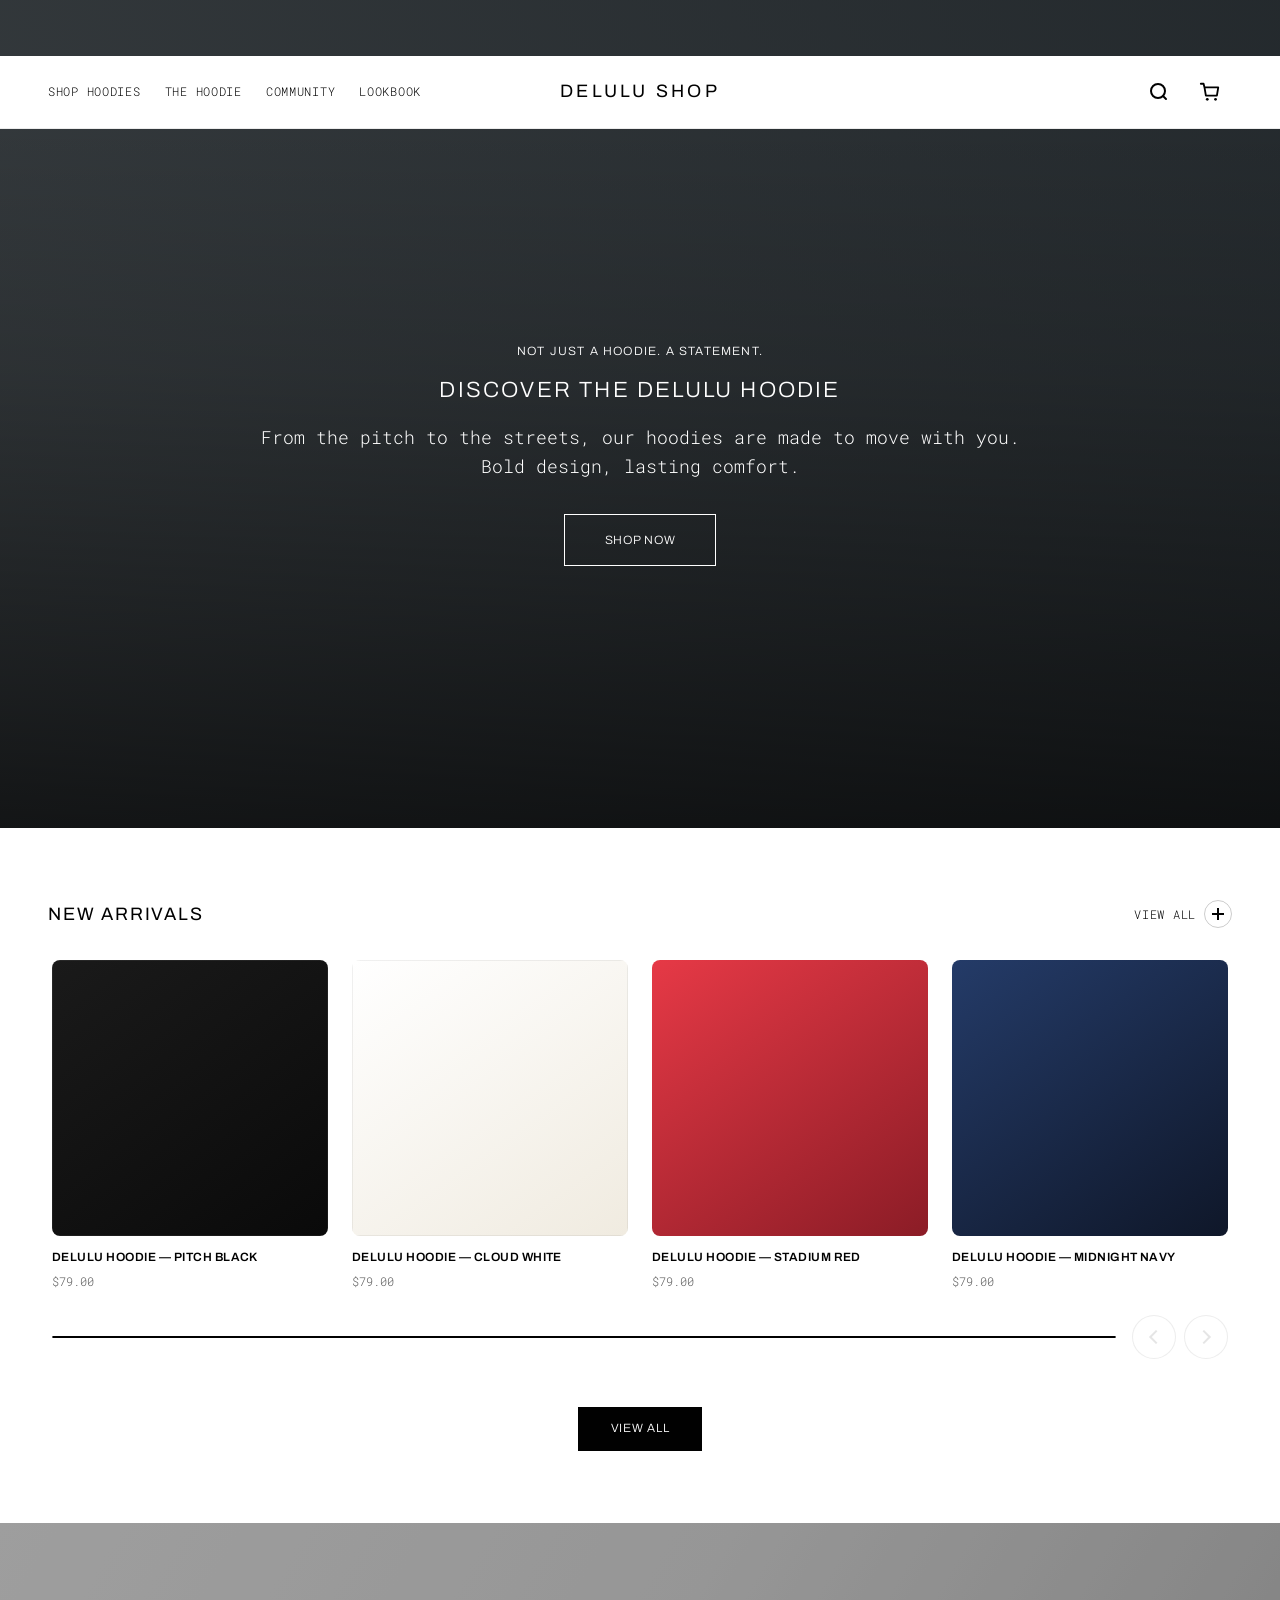
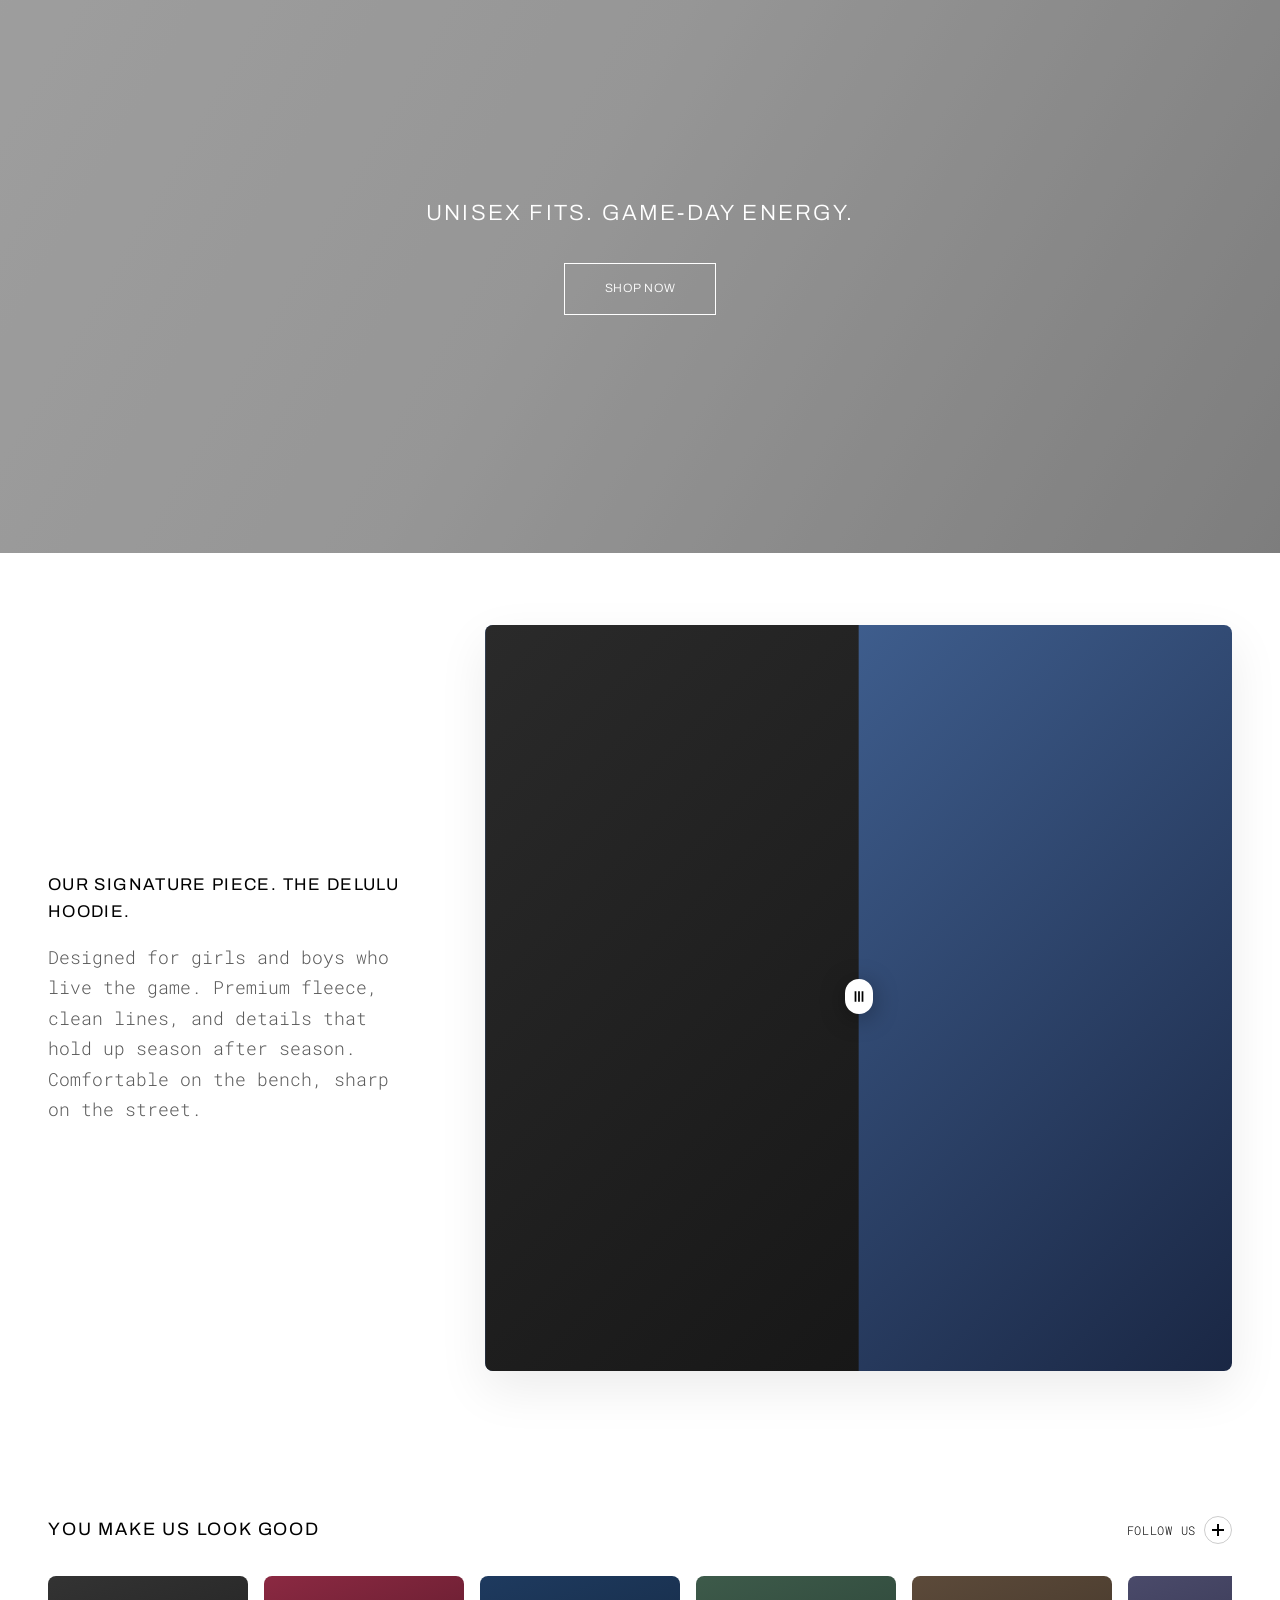
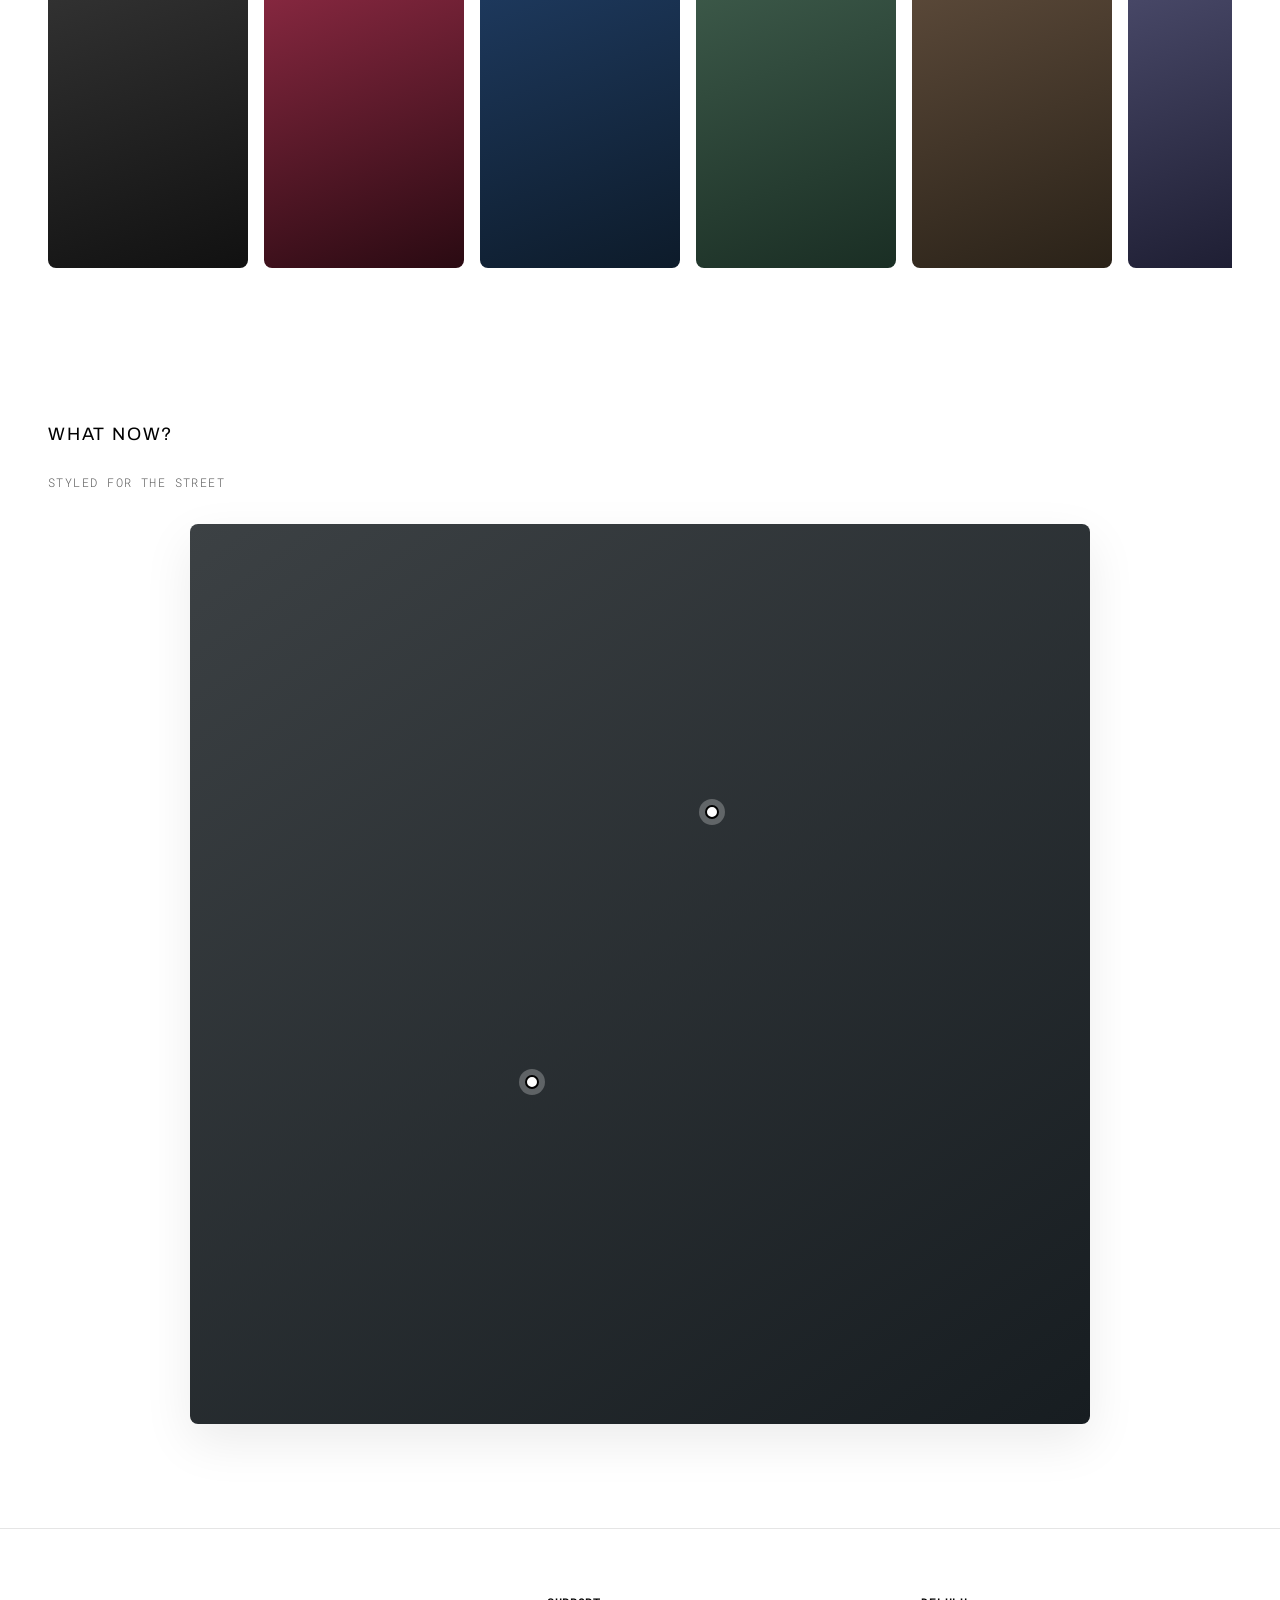
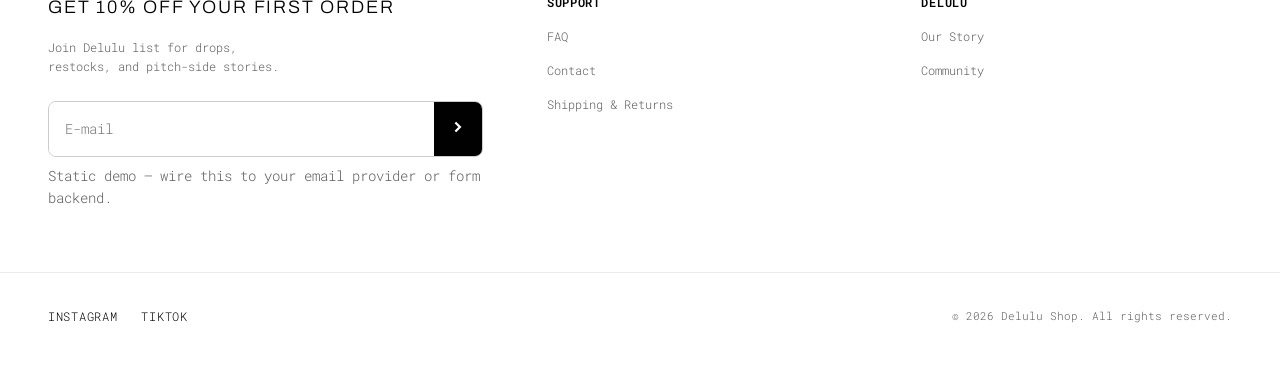
==== index.html @ a74a175c "Add files via upload" ====
<!DOCTYPE html>
<html lang="en">
<head>
  <meta charset="utf-8">
  <meta name="viewport" content="width=device-width, initial-scale=1">
  <meta name="theme-color" content="#ffffff">
  <title>Delulu Shop | Football Hoodies</title>
  <meta name="description" content="Delulu Shop — premium football hoodies for girls and boys. From the pitch to the streets.">
  <link rel="preconnect" href="https://fonts.googleapis.com">
  <link rel="preconnect" href="https://fonts.gstatic.com" crossorigin>
  <link href="https://fonts.googleapis.com/css2?family=Archivo:ital@0;1&family=Roboto+Mono:wght@300;400&display=swap" rel="stylesheet">
  <link rel="stylesheet" href="css/style.css">
</head>
<body>
  <a class="skip-link" href="#main">Skip to content</a>

  <!-- Top bar — matches Hills-style announcement strip -->
  <div class="announcement-bar" data-header-offset>
    <div class="container announcement-bar__inner">
      <p class="text-xs">WORLDWIDE SHIPPING AVAILABLE</p>
    </div>
  </div>

  <header class="site-header" id="site-header" data-header>
    <div class="container header__grid">
      <div class="header__left">
        <button type="button" class="icon-btn lg:hidden" id="nav-open" aria-controls="mobile-nav" aria-expanded="false" aria-label="Open menu">
          <svg width="22" height="22" viewBox="0 0 22 22" fill="none" aria-hidden="true"><path d="M1 5h20M1 11h20M1 17h20" stroke="currentColor" stroke-width="2" stroke-linecap="round"/></svg>
        </button>
        <nav class="nav-desktop" aria-label="Primary">
          <ul class="nav-desktop__list">
            <li><a href="#shop" class="nav-link">Shop Hoodies</a></li>
            <li><a href="#signature" class="nav-link">The Hoodie</a></li>
            <li><a href="#community" class="nav-link">Community</a></li>
            <li><a href="#look" class="nav-link">Lookbook</a></li>
          </ul>
        </nav>
      </div>

      <a href="index.html" class="logo" aria-label="Delulu Shop home">
        <!-- Text logo — swap for wordmark SVG if you have one -->
        <span class="logo__text">DELULU SHOP</span>
      </a>

      <div class="header__right">
        <button type="button" class="icon-btn search-desktop-only" id="search-fake" aria-label="Scroll to shop">
          <svg width="22" height="22" viewBox="0 0 22 22" fill="none" aria-hidden="true"><circle cx="11" cy="10" r="7" stroke="currentColor" stroke-width="2"/><path d="m16 15 3 3" stroke="currentColor" stroke-width="2" stroke-linecap="round"/></svg>
        </button>
        <a href="#shop" class="icon-btn" aria-label="Go to shop">
          <svg width="22" height="22" viewBox="0 0 24 24" fill="none" aria-hidden="true"><path d="M6 7h15l-1.5 9h-12L6 7Zm0 0L5 3H2" stroke="currentColor" stroke-width="2" stroke-linecap="round" stroke-linejoin="round"/><circle cx="9" cy="20" r="1.5" fill="currentColor"/><circle cx="18" cy="20" r="1.5" fill="currentColor"/></svg>
        </a>
      </div>
    </div>
  </header>

  <!-- Mobile drawer -->
  <div class="nav-drawer" id="mobile-nav" hidden>
    <div class="nav-drawer__backdrop" id="nav-backdrop" tabindex="-1"></div>
    <div class="nav-drawer__panel" role="dialog" aria-modal="true" aria-label="Menu">
      <div class="nav-drawer__head">
        <span class="logo__text">DELULU SHOP</span>
        <button type="button" class="icon-btn" id="nav-close" aria-label="Close menu">
          <svg width="22" height="22" viewBox="0 0 24 24" aria-hidden="true"><path d="M6 6l12 12M18 6L6 18" stroke="currentColor" stroke-width="2" stroke-linecap="round"/></svg>
        </button>
      </div>
      <nav class="nav-drawer__links" aria-label="Mobile">
        <a href="#shop">Shop Hoodies</a>
        <a href="#signature">The Hoodie</a>
        <a href="#community">Community</a>
        <a href="#look">Lookbook</a>
      </nav>
    </div>
  </div>

  <main id="main">
    <!-- Hero — full-bleed, Hills-style gradient + overlay copy -->
    <section class="hero" aria-label="Featured">
      <div class="hero__media">
        <!-- Replace with actual product image or looping video poster -->
        <div class="hero__placeholder" aria-hidden="true"></div>
        <div class="hero__overlay"></div>
      </div>
      <div class="hero__content container">
        <div class="hero__prose">
          <p class="subheading">NOT JUST A HOODIE. A STATEMENT.</p>
          <p class="heading-hero">Discover the Delulu Hoodie</p>
          <div class="hero__body text-xl">
            <p>From the pitch to the streets, our hoodies are made to move with you. Bold design, lasting comfort.</p>
          </div>
          <a class="btn btn--xl btn--outline-light" href="#shop">SHOP NOW</a>
        </div>
      </div>
    </section>

    <!-- Featured collection — horizontal scroll + scrollbar -->
    <section class="section section--shop" id="shop">
      <div class="section__inner container">
        <div class="section-header" data-reveal>
          <div class="section-header__title">
            <h2 class="heading-section">NEW ARRIVALS</h2>
          </div>
          <a href="#shop" class="link-chevron">
            <span class="link-chevron__text">View all</span>
            <span class="circle-chevron" aria-hidden="true">
              <svg width="12" height="12" viewBox="0 0 12 12"><path d="M6 0V12M0 6L12 6" stroke="currentColor" stroke-width="2"/></svg>
            </span>
          </a>
        </div>

        <div class="scroll-area-wrap">
          <div class="scroll-area bleed" id="product-scroll" tabindex="0">
            <ul class="product-list">
              <li class="product-card" data-reveal>
                <div class="product-card__figure">
                  <a href="https://buy.stripe.com/YOUR_LINK_HERE_PITCH_BLACK" class="product-card__link" data-stripe-variant="pitch-black">
                    <!-- Replace with actual product image -->
                    <div class="ph ph--black" role="img" aria-label="Delulu Hoodie Pitch Black placeholder"></div>
                  </a>
                  <!-- Replace https://buy.stripe.com/YOUR_LINK_HERE_PITCH_BLACK with your Stripe Payment Link for Pitch Black ($79). Dashboard → Payment Links → copy link. -->
                </div>
                <div class="product-card__info">
                  <a href="https://buy.stripe.com/YOUR_LINK_HERE_PITCH_BLACK" class="product-card__title">Delulu Hoodie — Pitch Black</a>
                  <p class="product-card__price"><span class="sr-only">Price</span>$79.00</p>
                </div>
              </li>
              <li class="product-card" data-reveal>
                <div class="product-card__figure">
                  <a href="https://buy.stripe.com/YOUR_LINK_HERE_CLOUD_WHITE" class="product-card__link" data-stripe-variant="cloud-white">
                    <div class="ph ph--white" role="img" aria-label="Delulu Hoodie Cloud White placeholder"></div>
                  </a>
                  <!-- Replace https://buy.stripe.com/YOUR_LINK_HERE_CLOUD_WHITE with your Stripe Payment Link for Cloud White ($79). -->
                </div>
                <div class="product-card__info">
                  <a href="https://buy.stripe.com/YOUR_LINK_HERE_CLOUD_WHITE" class="product-card__title">Delulu Hoodie — Cloud White</a>
                  <p class="product-card__price">$79.00</p>
                </div>
              </li>
              <li class="product-card" data-reveal>
                <div class="product-card__figure">
                  <a href="https://buy.stripe.com/YOUR_LINK_HERE_STADIUM_RED" class="product-card__link" data-stripe-variant="stadium-red">
                    <div class="ph ph--red" role="img" aria-label="Delulu Hoodie Stadium Red placeholder"></div>
                  </a>
                  <!-- Replace https://buy.stripe.com/YOUR_LINK_HERE_STADIUM_RED with your Stripe Payment Link for Stadium Red ($79). -->
                </div>
                <div class="product-card__info">
                  <a href="https://buy.stripe.com/YOUR_LINK_HERE_STADIUM_RED" class="product-card__title">Delulu Hoodie — Stadium Red</a>
                  <p class="product-card__price">$79.00</p>
                </div>
              </li>
              <li class="product-card" data-reveal>
                <div class="product-card__figure">
                  <a href="https://buy.stripe.com/YOUR_LINK_HERE_MIDNIGHT_NAVY" class="product-card__link" data-stripe-variant="midnight-navy">
                    <div class="ph ph--navy" role="img" aria-label="Delulu Hoodie Midnight Navy placeholder"></div>
                  </a>
                  <!-- Replace https://buy.stripe.com/YOUR_LINK_HERE_MIDNIGHT_NAVY with your Stripe Payment Link for Midnight Navy ($79). -->
                </div>
                <div class="product-card__info">
                  <a href="https://buy.stripe.com/YOUR_LINK_HERE_MIDNIGHT_NAVY" class="product-card__title">Delulu Hoodie — Midnight Navy</a>
                  <p class="product-card__price">$79.00</p>
                </div>
              </li>
            </ul>
          </div>
          <div class="scrollbar" aria-hidden="true">
            <div class="scrollbar__track"><div class="scrollbar__progress" id="scroll-progress"></div></div>
            <div class="scrollbar__buttons">
              <button type="button" class="circle-btn" id="prod-prev" aria-controls="product-scroll" disabled aria-label="Previous products">
                <span class="arrow arrow--reverse"></span>
              </button>
              <button type="button" class="circle-btn" id="prod-next" aria-controls="product-scroll" aria-label="Next products">
                <span class="arrow"></span>
              </button>
            </div>
          </div>
        </div>

        <a href="#shop" class="btn btn--secondary section__footer-btn">View All</a>
      </div>
    </section>

    <!-- Secondary promo strip — light panel like Hills second slideshow -->
    <section class="promo-strip">
      <div class="promo-strip__media">
        <!-- Replace with actual product image -->
        <div class="promo-strip__placeholder" role="img" aria-label="Lifestyle placeholder"></div>
        <div class="promo-strip__overlay"></div>
      </div>
      <div class="promo-strip__content container">
        <div class="promo-strip__prose" data-reveal>
          <p class="subheading">Built for every matchday.</p>
          <p class="heading-promo">Unisex fits. Game-day energy.</p>
          <a class="btn btn--xl btn--outline-light" href="#shop">SHOP NOW</a>
        </div>
      </div>
    </section>

    <!-- Before / after — signature story -->
    <section class="section section--split" id="signature">
      <div class="section__inner container split">
        <div class="split__intro" data-reveal>
          <h2 class="split__title">Our signature piece. The Delulu Hoodie.</h2>
          <p class="split__text">Designed for girls and boys who live the game. Premium fleece, clean lines, and details that hold up season after season.<br>Comfortable on the bench, sharp on the street.</p>
        </div>
        <div class="split__main" data-reveal>
          <div class="before-after" id="before-after" style="--pos: 50%;">
            <div class="before-after__before">
              <!-- Replace with actual product image (e.g. flat lay) -->
              <div class="ph-square ph-square--a" role="img" aria-label="Before style placeholder"></div>
            </div>
            <div class="before-after__after">
              <!-- Replace with actual product image (e.g. on model) -->
              <div class="ph-square ph-square--b" role="img" aria-label="After style placeholder"></div>
            </div>
            <button type="button" class="before-after__handle" id="ba-handle" aria-label="Drag to compare" style="left: var(--pos);">
              <svg width="28" height="35" viewBox="0 0 32 40" aria-hidden="true"><path d="M0 16C0 7.16344 7.16344 0 16 0C24.8366 0 32 7.16344 32 16V24C32 32.8366 24.8366 40 16 40C7.16344 40 0 32.8366 0 24V16Z" fill="#fff"/><path fill="#000" d="M11 14H13V26H11zM15 14H17V26H15zM19 14H21V26H19z"/></svg>
            </button>
          </div>
        </div>
      </div>
    </section>

    <!-- Social strip -->
    <section class="section section--social" id="community">
      <div class="section__inner container">
        <div class="section-header" data-reveal>
          <div class="section-header__title">
            <h2 class="heading-section">You make us look good</h2>
          </div>
          <a href="#" class="link-chevron">
            <span class="link-chevron__text">FOLLOW US</span>
            <span class="circle-chevron" aria-hidden="true">
              <svg width="12" height="12" viewBox="0 0 12 12"><path d="M6 0V12M0 6L12 6" stroke="currentColor" stroke-width="2"/></svg>
            </span>
          </a>
        </div>
        <div class="social-slider" id="social-slider">
          <!-- Replace each block with real UGC images -->
          <figure class="social-slide" data-reveal>
            <div class="social-slide__img ph-social ph-social--1" role="img" aria-label="Community placeholder 1"></div>
            <figcaption class="social-slide__cap">@delulu.fan</figcaption>
          </figure>
          <figure class="social-slide" data-reveal>
            <div class="social-slide__img ph-social ph-social--2" role="img" aria-label="Community placeholder 2"></div>
            <figcaption class="social-slide__cap">@pitch.kids</figcaption>
          </figure>
          <figure class="social-slide" data-reveal>
            <div class="social-slide__img ph-social ph-social--3" role="img" aria-label="Community placeholder 3"></div>
            <figcaption class="social-slide__cap">@street.ball</figcaption>
          </figure>
          <figure class="social-slide" data-reveal>
            <div class="social-slide__img ph-social ph-social--4" role="img" aria-label="Community placeholder 4"></div>
            <figcaption class="social-slide__cap">@hoodie.culture</figcaption>
          </figure>
          <figure class="social-slide" data-reveal>
            <div class="social-slide__img ph-social ph-social--5" role="img" aria-label="Community placeholder 5"></div>
            <figcaption class="social-slide__cap">@matchday.fit</figcaption>
          </figure>
          <figure class="social-slide" data-reveal>
            <div class="social-slide__img ph-social ph-social--6" role="img" aria-label="Community placeholder 6"></div>
            <figcaption class="social-slide__cap">@delulu.shop</figcaption>
          </figure>
        </div>
      </div>
    </section>

    <!-- Shop the look -->
    <section class="section section--look" id="look">
      <div class="section__inner container">
        <div class="section-header section-header--stack" data-reveal>
          <h2 class="heading-section">What now?</h2>
          <p class="section-header__sub">STYLED FOR THE STREET</p>
        </div>
        <div class="look" data-reveal>
          <div class="look__image-wrap">
            <!-- Replace with actual lookbook image -->
            <div class="look__placeholder" role="img" aria-label="Lookbook placeholder"></div>
            <a href="#shop" class="look-dot look-dot--a" style="--top: 32%; --left: 58%;" aria-label="Shop Stadium Red"><span class="sr-only">Stadium Red</span></a>
            <a href="#shop" class="look-dot look-dot--b" style="--top: 62%; --left: 38%;" aria-label="Shop Pitch Black"><span class="sr-only">Pitch Black</span></a>
          </div>
        </div>
      </div>
    </section>
  </main>

  <footer class="site-footer">
    <div class="container footer__grid">
      <div class="footer__block">
        <p class="footer__heading">GET 10% OFF YOUR FIRST ORDER</p>
        <p class="footer__muted">Join Delulu list for drops, restocks, and pitch-side stories.</p>
        <form class="newsletter" action="#" method="post" onsubmit="return false;">
          <label class="sr-only" for="news-email">Email</label>
          <div class="newsletter__field">
            <input type="email" id="news-email" class="newsletter__input" placeholder="E-mail" autocomplete="email">
            <button type="submit" class="newsletter__submit" aria-label="Subscribe">
              <svg width="8" height="12" viewBox="0 0 5 8" aria-hidden="true"><path d="m.75 7 3-3-3-3" fill="none" stroke="currentColor" stroke-width="1.5"/></svg>
            </button>
          </div>
          <p class="text-xs footer__hint">Static demo — wire this to your email provider or form backend.</p>
        </form>
      </div>
      <div class="footer__block">
        <p class="footer__label">Support</p>
        <ul class="footer__links">
          <li><a href="#">FAQ</a></li>
          <li><a href="#">Contact</a></li>
          <li><a href="#">Shipping &amp; Returns</a></li>
        </ul>
      </div>
      <div class="footer__block">
        <p class="footer__label">Delulu</p>
        <ul class="footer__links">
          <li><a href="#signature">Our Story</a></li>
          <li><a href="#community">Community</a></li>
        </ul>
      </div>
    </div>
    <div class="footer__aside container">
      <ul class="footer__social" aria-label="Social">
        <li><a href="#" aria-label="Instagram">Instagram</a></li>
        <li><a href="#" aria-label="TikTok">TikTok</a></li>
      </ul>
      <p class="footer__legal">&copy; <span id="year"></span> Delulu Shop. All rights reserved.</p>
    </div>
  </footer>

  <script src="js/main.js" defer></script>
</body>
</html>
---- css/style.css ----
/* ==========================================================================
   Delulu Shop — static theme (Hills Eyewear–inspired structure)
   All colors via custom properties for easy re-theming.
   ========================================================================== */

:root {
  /* Brand & surfaces */
  --color-bg: 255 255 255;
  --color-text: 1 1 1;
  --color-muted: 90 90 90;
  --color-border: 1 1 1;

  /* Accent — Hills uses a deep green; tune for Delulu */
  --color-accent: 43 62 52;
  --color-accent-contrast: 255 255 255;

  /* Hero / dark sections */
  --color-hero-grad-a: 60 65 68;
  --color-hero-grad-b: 23 29 33;
  --color-overlay: 0 0 0;

  /* Promo strip (light panel) */
  --color-promo-bg: 242 242 242;

  /* Typography — match Hills: Archivo headings, Roboto Mono body */
  --font-heading: "Archivo", system-ui, sans-serif;
  --font-body: "Roboto Mono", ui-monospace, monospace;

  --letter-heading: 0.1em;
  --weight-heading: 400;
  --weight-body: 300;

  /* Type scale (approx. Hills breakpoints) */
  --text-xs: 0.625rem;
  --text-sm: 0.6875rem;
  --text-base: 0.6875rem;
  --text-lg: 0.9375rem;
  --text-xl: 1rem;
  --text-h5: 1.125rem;
  --text-h4: 1.125rem;
  --text-h3: 1.375rem;
  --text-h2: 1.75rem;
  --text-h1: 2rem;
  --text-hero: 2.75rem;

  /* Spacing */
  --space-1: 0.25rem;
  --space-2: 0.5rem;
  --space-3: 0.75rem;
  --space-4: 1rem;
  --space-5: 1.25rem;
  --space-6: 1.5rem;
  --space-8: 2rem;
  --space-10: 2.5rem;
  --space-12: 3rem;
  --space-16: 4rem;
  --space-18: 4.5rem;
  --space-20: 5rem;
  --space-24: 6rem;

  --container-max: 1600px;
  --gutter: var(--space-5);
  --section-pad-y: var(--space-12);
  --header-h: 72px;
  --announcement-h: 36px;

  --radius-btn: 0;
  --radius-card: 0.5rem;
  --shadow-soft: 0 18px 50px rgb(var(--color-text) / 0.08);

  /* Motion */
  --ease-out: cubic-bezier(0.22, 1, 0.36, 1);
  --dur: 0.5s;
}

@media (min-width: 700px) {
  :root {
    --text-xs: 0.6875rem;
    --text-sm: 0.75rem;
    --text-base: 0.875rem;
    --text-lg: 1.125rem;
    --text-xl: 1.05rem;
    --text-h5: 1.125rem;
    --text-h4: 1.375rem;
    --text-h3: 1.625rem;
    --text-h2: 2rem;
    --text-h1: 2.5rem;
    --text-hero: 3.5rem;
    --gutter: 2rem;
    --section-pad-y: var(--space-16);
  }
}

@media (min-width: 1000px) {
  :root {
    --gutter: var(--space-12);
    --section-pad-y: var(--space-18);
  }
}

@media (min-width: 1400px) {
  :root {
    --text-h2: 2.75rem;
    --text-h1: 3.5rem;
    --text-hero: 4.5rem;
    --section-pad-y: var(--space-24);
  }
}

*,
*::before,
*::after {
  box-sizing: border-box;
}

html {
  scroll-behavior: smooth;
}

@media (prefers-reduced-motion: reduce) {
  html {
    scroll-behavior: auto;
  }
  *,
  *::before,
  *::after {
    animation-duration: 0.01ms !important;
    animation-iteration-count: 1 !important;
    transition-duration: 0.01ms !important;
  }
}

body {
  margin: 0;
  font-family: var(--font-body);
  font-weight: var(--weight-body);
  font-size: var(--text-base);
  color: rgb(var(--color-text));
  background: rgb(var(--color-bg));
  line-height: 1.6;
  letter-spacing: 0;
}

img {
  max-width: 100%;
  height: auto;
  display: block;
}

a {
  color: inherit;
  text-decoration: none;
}

a:hover {
  text-decoration: none;
}

.sr-only {
  position: absolute;
  width: 1px;
  height: 1px;
  padding: 0;
  margin: -1px;
  overflow: hidden;
  clip: rect(0, 0, 0, 0);
  white-space: nowrap;
  border: 0;
}

.skip-link {
  position: absolute;
  left: -9999px;
  top: 0;
  z-index: 100;
  padding: var(--space-3) var(--space-4);
  background: rgb(var(--color-text));
  color: rgb(var(--color-bg));
}
.skip-link:focus {
  left: var(--space-4);
  top: var(--space-4);
}

.container {
  width: 100%;
  max-width: var(--container-max);
  margin-inline: auto;
  padding-inline: var(--gutter);
}

.bleed {
  margin-inline: calc(-1 * var(--gutter));
  padding-inline: var(--gutter);
}

/* ----- Announcement ----- */
.announcement-bar {
  background: rgb(240 240 240);
  color: rgb(26 26 26);
  text-align: center;
  padding-block: var(--space-2);
  font-size: var(--text-xs);
  letter-spacing: 0.08em;
  text-transform: uppercase;
}

.announcement-bar__inner {
  display: flex;
  justify-content: center;
}

/* ----- Header ----- */
.site-header {
  position: sticky;
  top: 0;
  z-index: 100;
  background: rgb(var(--color-bg));
  border-bottom: 1px solid rgb(var(--color-border) / 0.08);
  transition: box-shadow var(--dur) var(--ease-out);
}

.site-header.is-scrolled {
  box-shadow: var(--shadow-soft);
}

.header__grid {
  display: grid;
  grid-template-columns: 1fr auto 1fr;
  align-items: center;
  gap: var(--space-4);
  min-height: 64px;
  padding-block: var(--space-4);
}

@media (min-width: 1000px) {
  .header__grid {
    min-height: 72px;
    padding-block: var(--space-2);
  }
}

.logo {
  justify-self: center;
  text-align: center;
}

.logo__text {
  font-family: var(--font-heading);
  font-size: clamp(0.9rem, 2vw, 1.125rem);
  letter-spacing: 0.18em;
  font-weight: var(--weight-heading);
  text-transform: uppercase;
}

.header__left {
  display: flex;
  align-items: center;
  gap: var(--space-3);
}

.header__right {
  display: flex;
  justify-content: flex-end;
  align-items: center;
  gap: var(--space-2);
}

.nav-desktop {
  display: none;
}

@media (min-width: 1000px) {
  .nav-desktop {
    display: block;
  }
}

.nav-desktop__list {
  display: flex;
  gap: var(--space-6);
  list-style: none;
  margin: 0;
  padding: 0;
}

.nav-link {
  font-size: var(--text-sm);
  letter-spacing: 0.06em;
  text-transform: uppercase;
  position: relative;
  padding-block: var(--space-1);
}

.nav-link::after {
  content: "";
  position: absolute;
  left: 0;
  bottom: 0;
  width: 100%;
  height: 1px;
  background: currentColor;
  transform: scaleX(0);
  transform-origin: right;
  transition: transform 0.35s var(--ease-out);
}

.nav-link:hover::after,
.nav-link:focus-visible::after {
  transform: scaleX(1);
  transform-origin: left;
}

.icon-btn {
  display: inline-flex;
  align-items: center;
  justify-content: center;
  width: 44px;
  height: 44px;
  padding: 0;
  border: none;
  background: transparent;
  color: inherit;
  cursor: pointer;
}

.icon-btn:focus-visible {
  outline: 2px solid rgb(var(--color-accent));
  outline-offset: 2px;
}

.hidden {
  display: none !important;
}

/* Search icon: hidden on small screens (matches Hills: search not in mobile header bar) */
.search-desktop-only {
  display: none;
}

@media (min-width: 700px) {
  .search-desktop-only {
    display: inline-flex;
  }
}

/* Hamburger: visible only below 1000px */
.lg\:hidden {
  display: inline-flex;
}

@media (min-width: 1000px) {
  .lg\:hidden {
    display: none;
  }
}

/* Mobile drawer */
.nav-drawer[hidden] {
  display: none;
}

.nav-drawer:not([hidden]) {
  position: fixed;
  inset: 0;
  z-index: 200;
}

.nav-drawer__backdrop {
  position: absolute;
  inset: 0;
  background: rgb(var(--color-overlay) / 0.45);
}

.nav-drawer__panel {
  position: absolute;
  top: 0;
  left: 0;
  width: min(88vw, 380px);
  height: 100%;
  background: rgb(var(--color-bg));
  padding: var(--space-6);
  box-shadow: var(--shadow-soft);
  animation: drawer-in 0.35s var(--ease-out);
}

@keyframes drawer-in {
  from {
    transform: translateX(-100%);
    opacity: 0.9;
  }
  to {
    transform: translateX(0);
    opacity: 1;
  }
}

.nav-drawer__head {
  display: flex;
  justify-content: space-between;
  align-items: center;
  margin-bottom: var(--space-8);
}

.nav-drawer__links {
  display: flex;
  flex-direction: column;
  gap: var(--space-5);
  font-family: var(--font-heading);
  font-size: var(--text-h5);
  letter-spacing: 0.08em;
  text-transform: uppercase;
}

.nav-drawer__links a:focus-visible {
  outline: 2px solid rgb(var(--color-accent));
  outline-offset: 4px;
}

/* ----- Hero ----- */
.hero {
  position: relative;
  min-height: min(92vh, 900px);
  margin-top: calc(-1 * var(--header-offset, 0px));
  padding-top: calc(var(--header-offset, 0px) + var(--space-8));
  display: flex;
  align-items: flex-end;
  padding-bottom: var(--space-16);
  overflow: hidden;
}

@media (min-width: 700px) {
  .hero {
    align-items: center;
    padding-bottom: var(--space-20);
  }
}

.hero__media {
  position: absolute;
  inset: 0;
  z-index: 0;
}

.hero__placeholder {
  width: 100%;
  height: 100%;
  min-height: 100%;
  background: linear-gradient(
    60deg,
    rgb(var(--color-hero-grad-a)),
    rgb(var(--color-hero-grad-b)) 98%
  );
  background-size: 200% 200%;
  animation: hero-shift 18s ease-in-out infinite alternate;
}

@keyframes hero-shift {
  0% {
    background-position: 0% 50%;
  }
  100% {
    background-position: 100% 50%;
  }
}

/* Replace with actual product image — overlay stays for legibility */
.hero__overlay {
  position: absolute;
  inset: 0;
  background: linear-gradient(
    to top,
    rgb(var(--color-overlay) / 0.65) 0%,
    rgb(var(--color-overlay) / 0.15) 55%,
    transparent 85%
  );
}

.hero__content {
  position: relative;
  z-index: 1;
  width: 100%;
}

.hero__prose {
  max-width: 780px;
  margin-inline: auto;
  text-align: center;
  color: rgb(255 255 255);
}

@media (min-width: 700px) {
  .hero__prose {
    margin-inline: auto;
  }
}

.subheading {
  font-family: var(--font-heading);
  font-size: var(--text-sm);
  letter-spacing: var(--letter-heading);
  text-transform: uppercase;
  margin: 0 0 var(--space-4);
  opacity: 0;
  transform: translateY(12px);
}

.heading-hero {
  font-family: var(--font-heading);
  font-size: var(--text-h5);
  letter-spacing: var(--letter-heading);
  text-transform: uppercase;
  margin: 0 0 var(--space-4);
  line-height: 1.25;
  opacity: 0;
  transform: translateY(14px);
}

@media (min-width: 700px) {
  .heading-hero {
    font-size: var(--text-h4);
  }
}

.hero__body {
  margin-bottom: var(--space-8);
  opacity: 0;
  transform: translateY(14px);
}

.hero__prose .btn {
  opacity: 0;
  transform: translateY(14px);
  display: inline-flex;
}

.text-xl {
  font-size: var(--text-lg);
  line-height: 1.65;
}

.hero__prose.is-visible .subheading,
.hero__prose.is-visible .heading-hero,
.hero__prose.is-visible .hero__body,
.hero__prose.is-visible .btn {
  opacity: 1;
  transform: none;
  transition: opacity 0.8s var(--ease-out), transform 0.8s var(--ease-out);
}

.hero__prose.is-visible .heading-hero {
  transition-delay: 0.08s;
}
.hero__prose.is-visible .hero__body {
  transition-delay: 0.16s;
}
.hero__prose.is-visible .btn {
  transition-delay: 0.24s;
}

/* Buttons */
.btn {
  display: inline-flex;
  align-items: center;
  justify-content: center;
  min-height: 2.75rem;
  padding-inline: var(--space-8);
  font-family: var(--font-heading);
  font-size: var(--text-sm);
  letter-spacing: 0.06em;
  text-transform: uppercase;
  border: 1px solid transparent;
  cursor: pointer;
  transition: background 0.25s ease, color 0.25s ease, border-color 0.25s ease,
    opacity 0.25s ease;
}

.btn--xl {
  min-height: 3.25rem;
  padding-inline: var(--space-10);
}

.btn--outline-light {
  background: transparent;
  color: rgb(255 255 255);
  border-color: rgb(255 255 255);
}

.btn--outline-light:hover {
  background: rgb(255 255 255);
  color: rgb(var(--color-text));
  border-color: rgb(255 255 255);
}

.btn--secondary {
  background: rgb(var(--color-text));
  color: rgb(var(--color-bg));
  border-color: rgb(var(--color-text));
  width: 100%;
  max-width: 320px;
  margin-inline: auto;
}

.btn--secondary:hover {
  opacity: 0.88;
}

@media (min-width: 700px) {
  .btn--secondary {
    width: auto;
  }
}

/* ----- Section ----- */
.section {
  padding-block: var(--section-pad-y);
}

.section__inner {
  display: flex;
  flex-direction: column;
  gap: var(--space-8);
}

.section-header {
  display: flex;
  justify-content: space-between;
  align-items: flex-end;
  gap: var(--space-4);
  flex-wrap: wrap;
}

.section-header--stack {
  flex-direction: column;
  align-items: flex-start;
}

.section-header__sub {
  margin: var(--space-2) 0 0;
  font-size: var(--text-sm);
  letter-spacing: 0.12em;
  text-transform: uppercase;
  color: rgb(var(--color-muted));
}

.heading-section {
  font-family: var(--font-heading);
  font-size: var(--text-h5);
  letter-spacing: var(--letter-heading);
  text-transform: uppercase;
  margin: 0;
  font-weight: var(--weight-heading);
}

.link-chevron {
  display: inline-flex;
  align-items: center;
  gap: var(--space-2);
  font-size: var(--text-sm);
  letter-spacing: 0.06em;
  text-transform: uppercase;
}

.link-chevron__text {
  position: relative;
}

.link-chevron__text::after {
  content: "";
  position: absolute;
  left: 0;
  bottom: -2px;
  width: 100%;
  height: 1px;
  background: currentColor;
  transform: scaleX(0);
  transform-origin: right;
  transition: transform 0.35s var(--ease-out);
}

.link-chevron:hover .link-chevron__text::after,
.link-chevron:focus-visible .link-chevron__text::after {
  transform: scaleX(1);
  transform-origin: left;
}

.circle-chevron {
  display: inline-flex;
  align-items: center;
  justify-content: center;
  width: 28px;
  height: 28px;
  border-radius: 999px;
  border: 1px solid rgb(var(--color-border) / 0.2);
  transition: background 0.25s ease, color 0.25s ease;
}

.link-chevron:hover .circle-chevron,
.link-chevron:focus-visible .circle-chevron {
  background: rgb(var(--color-text));
  color: rgb(var(--color-bg));
}

/* Product carousel */
.scroll-area-wrap {
  display: flex;
  flex-direction: column;
  gap: var(--space-4);
}

.scroll-area {
  overflow-x: auto;
  scroll-snap-type: x mandatory;
  scrollbar-width: none;
  -webkit-overflow-scrolling: touch;
}

.scroll-area::-webkit-scrollbar {
  display: none;
}

.product-list {
  display: grid;
  grid-auto-flow: column;
  grid-auto-columns: minmax(74vw, 1fr);
  gap: var(--space-6);
  list-style: none;
  margin: 0;
  padding: 0 var(--space-1) var(--space-2);
}

@media (min-width: 700px) {
  .product-list {
    grid-auto-columns: minmax(36vw, 1fr);
  }
}

@media (min-width: 1000px) {
  .product-list {
    grid-auto-columns: calc((100% - 3 * var(--space-6)) / 4);
  }
}

.product-card {
  scroll-snap-align: start;
}

.product-card__figure {
  position: relative;
  overflow: hidden;
  border-radius: var(--radius-card);
  background: rgb(240 240 240);
}

.product-card__link {
  display: block;
  aspect-ratio: 1 / 1;
}

.ph {
  width: 100%;
  height: 100%;
  min-height: 100%;
}

.ph--black {
  background: linear-gradient(145deg, #1a1a1a 0%, #0a0a0a 100%);
  box-shadow: inset 0 0 0 1px rgb(255 255 255 / 0.06);
}

.ph--white {
  background: linear-gradient(145deg, #ffffff 0%, #f0ebe0 100%);
  box-shadow: inset 0 0 0 1px rgb(0 0 0 / 0.06);
}

.ph--red {
  background: linear-gradient(145deg, #e63946 0%, #8b1c26 100%);
}

.ph--navy {
  background: linear-gradient(145deg, #243b68 0%, #0f1729 100%);
}

.product-card__info {
  padding-top: var(--space-3);
}

.product-card__title {
  font-family: var(--font-heading);
  font-size: var(--text-sm);
  letter-spacing: 0.04em;
  text-transform: uppercase;
  font-weight: 600;
  display: block;
  margin-bottom: var(--space-1);
}

.product-card__title:hover {
  text-decoration: underline;
  text-underline-offset: 3px;
}

.product-card__price {
  margin: 0;
  color: rgb(var(--color-muted));
  font-size: var(--text-sm);
}

.scrollbar {
  display: flex;
  align-items: center;
  gap: var(--space-4);
  padding-inline: var(--space-1);
}

.scrollbar__track {
  flex: 1;
  height: 2px;
  background: rgb(var(--color-border) / 0.12);
  border-radius: 999px;
  overflow: hidden;
}

.scrollbar__progress {
  height: 100%;
  width: 0%;
  background: rgb(var(--color-text));
  border-radius: inherit;
  transition: width 0.15s linear;
}

.scrollbar__buttons {
  display: flex;
  gap: var(--space-2);
}

.circle-btn {
  width: 44px;
  height: 44px;
  border-radius: 999px;
  border: 1px solid rgb(var(--color-border) / 0.2);
  background: rgb(var(--color-bg));
  cursor: pointer;
  display: inline-flex;
  align-items: center;
  justify-content: center;
  transition: background 0.25s ease, color 0.25s ease, opacity 0.25s ease;
}

.circle-btn:hover:not(:disabled) {
  background: rgb(var(--color-text));
  color: rgb(var(--color-bg));
}

.circle-btn:disabled {
  opacity: 0.35;
  cursor: not-allowed;
}

.arrow {
  width: 10px;
  height: 10px;
  border-right: 2px solid currentColor;
  border-bottom: 2px solid currentColor;
  transform: rotate(-45deg);
  translate: -2px 0;
}

.arrow--reverse {
  transform: rotate(135deg);
  translate: 2px 0;
}

.section__footer-btn {
  margin-top: var(--space-4);
}

/* Promo strip */
.promo-strip {
  position: relative;
  min-height: 70vh;
  background: rgb(var(--color-promo-bg));
  display: flex;
  align-items: center;
  justify-content: center;
  overflow: hidden;
}

.promo-strip__media {
  position: absolute;
  inset: 0;
}

.promo-strip__placeholder {
  width: 100%;
  height: 100%;
  min-height: 420px;
  background: linear-gradient(
    120deg,
    rgb(var(--color-promo-bg)),
    #e6e6e6 45%,
    #c0c0c0 100%
  );
}

.promo-strip__overlay {
  position: absolute;
  inset: 0;
  background: rgb(var(--color-overlay) / 0.35);
}

.promo-strip__content {
  position: relative;
  z-index: 1;
  width: 100%;
  padding-block: var(--space-16);
}

.promo-strip__prose {
  max-width: 720px;
  margin-inline: auto;
  text-align: center;
  color: rgb(255 255 255);
}

.heading-promo {
  font-family: var(--font-heading);
  font-size: var(--text-h4);
  letter-spacing: var(--letter-heading);
  text-transform: uppercase;
  margin: 0 0 var(--space-8);
}

/* Split / before-after */
.split {
  display: grid;
  gap: var(--space-10);
}

@media (min-width: 1000px) {
  .split {
    grid-template-columns: 1fr 2fr;
    align-items: center;
    gap: var(--space-16);
  }
}

.split__title {
  font-family: var(--font-heading);
  font-size: var(--text-h5);
  letter-spacing: 0.08em;
  text-transform: uppercase;
  margin: 0 0 var(--space-4);
  font-weight: var(--weight-heading);
}

@media (min-width: 700px) {
  .split__title {
    font-size: 1.0625rem;
  }
}

.split__text {
  margin: 0;
  color: rgb(var(--color-muted));
  font-size: var(--text-lg);
  line-height: 1.7;
}

.before-after {
  position: relative;
  border-radius: var(--radius-card);
  overflow: hidden;
  aspect-ratio: 1 / 1;
  max-width: 100%;
  box-shadow: var(--shadow-soft);
  touch-action: none;
}

.before-after__before,
.before-after__after {
  position: absolute;
  inset: 0;
}

.before-after__before {
  clip-path: inset(0 calc(100% - var(--pos)) 0 0);
}

.ph-square {
  width: 100%;
  height: 100%;
}

.ph-square--a {
  background: linear-gradient(135deg, #2a2a2a, #111);
}

.ph-square--b {
  background: linear-gradient(135deg, #4a6fa5, #1a2744);
}

.before-after__after {
  z-index: 0;
}

.before-after__before {
  z-index: 1;
}

.before-after__handle {
  position: absolute;
  top: 50%;
  transform: translate(-50%, -50%);
  z-index: 2;
  width: 44px;
  height: 44px;
  padding: 0;
  border: none;
  background: transparent;
  cursor: ew-resize;
  filter: drop-shadow(0 4px 12px rgb(0 0 0 / 0.35));
}

/* Social */
.social-slider {
  display: grid;
  grid-auto-flow: column;
  grid-auto-columns: minmax(200px, 280px);
  gap: var(--space-4);
  overflow-x: auto;
  scroll-snap-type: x mandatory;
  padding-bottom: var(--space-2);
  scrollbar-width: thin;
}

.social-slide {
  margin: 0;
  scroll-snap-align: start;
}

.social-slide__img {
  aspect-ratio: 3 / 4;
  border-radius: var(--radius-card);
  overflow: hidden;
}

.ph-social {
  width: 100%;
  height: 100%;
}

.ph-social--1 {
  background: linear-gradient(160deg, #333, #111);
}
.ph-social--2 {
  background: linear-gradient(160deg, #8b2942, #2a0a12);
}
.ph-social--3 {
  background: linear-gradient(160deg, #1e3a5f, #0d1b2a);
}
.ph-social--4 {
  background: linear-gradient(160deg, #3d5a4a, #1a2e24);
}
.ph-social--5 {
  background: linear-gradient(160deg, #5c4a3a, #2a2218);
}
.ph-social--6 {
  background: linear-gradient(160deg, #4a4a6a, #1a1a2e);
}

.social-slide__cap {
  margin-top: var(--space-2);
  font-size: var(--text-xs);
  letter-spacing: 0.06em;
  text-transform: uppercase;
  color: rgb(var(--color-muted));
}

/* Look */
.look__image-wrap {
  position: relative;
  max-width: 900px;
  margin-inline: auto;
}

.look__placeholder {
  aspect-ratio: 1 / 1;
  border-radius: var(--radius-card);
  background: linear-gradient(
    145deg,
    rgb(var(--color-hero-grad-a)),
    rgb(var(--color-hero-grad-b))
  );
  box-shadow: var(--shadow-soft);
}

.look-dot {
  position: absolute;
  top: var(--top);
  left: var(--left);
  width: 14px;
  height: 14px;
  border-radius: 999px;
  background: rgb(255 255 255);
  border: 2px solid rgb(var(--color-text));
  transform: translate(-50%, -50%);
  box-shadow: 0 0 0 6px rgb(255 255 255 / 0.25);
  animation: pulse 2.2s ease-in-out infinite;
}

@keyframes pulse {
  0%,
  100% {
    box-shadow: 0 0 0 6px rgb(255 255 255 / 0.2);
  }
  50% {
    box-shadow: 0 0 0 12px rgb(255 255 255 / 0);
  }
}

.look-dot:hover,
.look-dot:focus-visible {
  transform: translate(-50%, -50%) scale(1.15);
  outline: none;
}

/* Footer */
.site-footer {
  border-top: 1px solid rgb(var(--color-border) / 0.1);
  padding-block: var(--space-16);
  margin-top: var(--space-8);
}

.footer__grid {
  display: grid;
  gap: var(--space-10);
}

@media (min-width: 1000px) {
  .footer__grid {
    grid-template-columns: 1.4fr 1fr 1fr;
    gap: var(--space-16);
  }
}

.footer__heading {
  font-family: var(--font-heading);
  font-size: var(--text-h5);
  letter-spacing: var(--letter-heading);
  text-transform: uppercase;
  margin: 0 0 var(--space-4);
}

.footer__muted {
  color: rgb(var(--color-muted));
  font-size: var(--text-sm);
  margin: 0 0 var(--space-6);
  max-width: 36ch;
}

.newsletter__field {
  display: flex;
  align-items: stretch;
  border: 1px solid rgb(var(--color-border) / 0.2);
  border-radius: 0.5rem;
  overflow: hidden;
  max-width: 480px;
}

.newsletter__input {
  flex: 1;
  border: none;
  padding: var(--space-4);
  font: inherit;
  min-width: 0;
}

.newsletter__input:focus {
  outline: none;
}

.newsletter__submit {
  width: 48px;
  border: none;
  background: rgb(var(--color-text));
  color: rgb(var(--color-bg));
  cursor: pointer;
}

.footer__hint {
  margin-top: var(--space-2);
  color: rgb(var(--color-muted));
}

.footer__label {
  font-weight: 600;
  margin: 0 0 var(--space-3);
  font-size: var(--text-sm);
  letter-spacing: 0.06em;
  text-transform: uppercase;
}

.footer__links {
  list-style: none;
  margin: 0;
  padding: 0;
  display: flex;
  flex-direction: column;
  gap: var(--space-3);
}

.footer__links a {
  color: rgb(var(--color-muted));
  font-size: var(--text-sm);
}

.footer__links a:hover {
  color: rgb(var(--color-text));
  text-decoration: underline;
  text-underline-offset: 3px;
}

.footer__aside {
  display: flex;
  flex-wrap: wrap;
  align-items: center;
  justify-content: space-between;
  gap: var(--space-4);
  margin-top: var(--space-12);
  padding-top: var(--space-8);
  border-top: 1px solid rgb(var(--color-border) / 0.08);
}

.footer__social {
  display: flex;
  gap: var(--space-6);
  list-style: none;
  margin: 0;
  padding: 0;
}

.footer__social a {
  font-size: var(--text-sm);
  letter-spacing: 0.06em;
  text-transform: uppercase;
}

.footer__legal {
  margin: 0;
  font-size: var(--text-xs);
  color: rgb(var(--color-muted));
}

/* Scroll reveal */
[data-reveal] {
  opacity: 0;
  transform: translateY(18px);
  transition: opacity 0.7s var(--ease-out), transform 0.7s var(--ease-out);
}

[data-reveal].is-visible {
  opacity: 1;
  transform: none;
}

/* Page templates (success / cancel) */
.page-simple {
  min-height: 100vh;
  display: flex;
  flex-direction: column;
  align-items: center;
  justify-content: center;
  padding: var(--space-12);
  text-align: center;
}

.page-simple__inner {
  max-width: 520px;
}

.page-simple h1 {
  font-family: var(--font-heading);
  font-size: var(--text-h2);
  letter-spacing: var(--letter-heading);
  text-transform: uppercase;
  margin: 0 0 var(--space-4);
}

.page-simple p {
  color: rgb(var(--color-muted));
  margin: 0 0 var(--space-8);
}
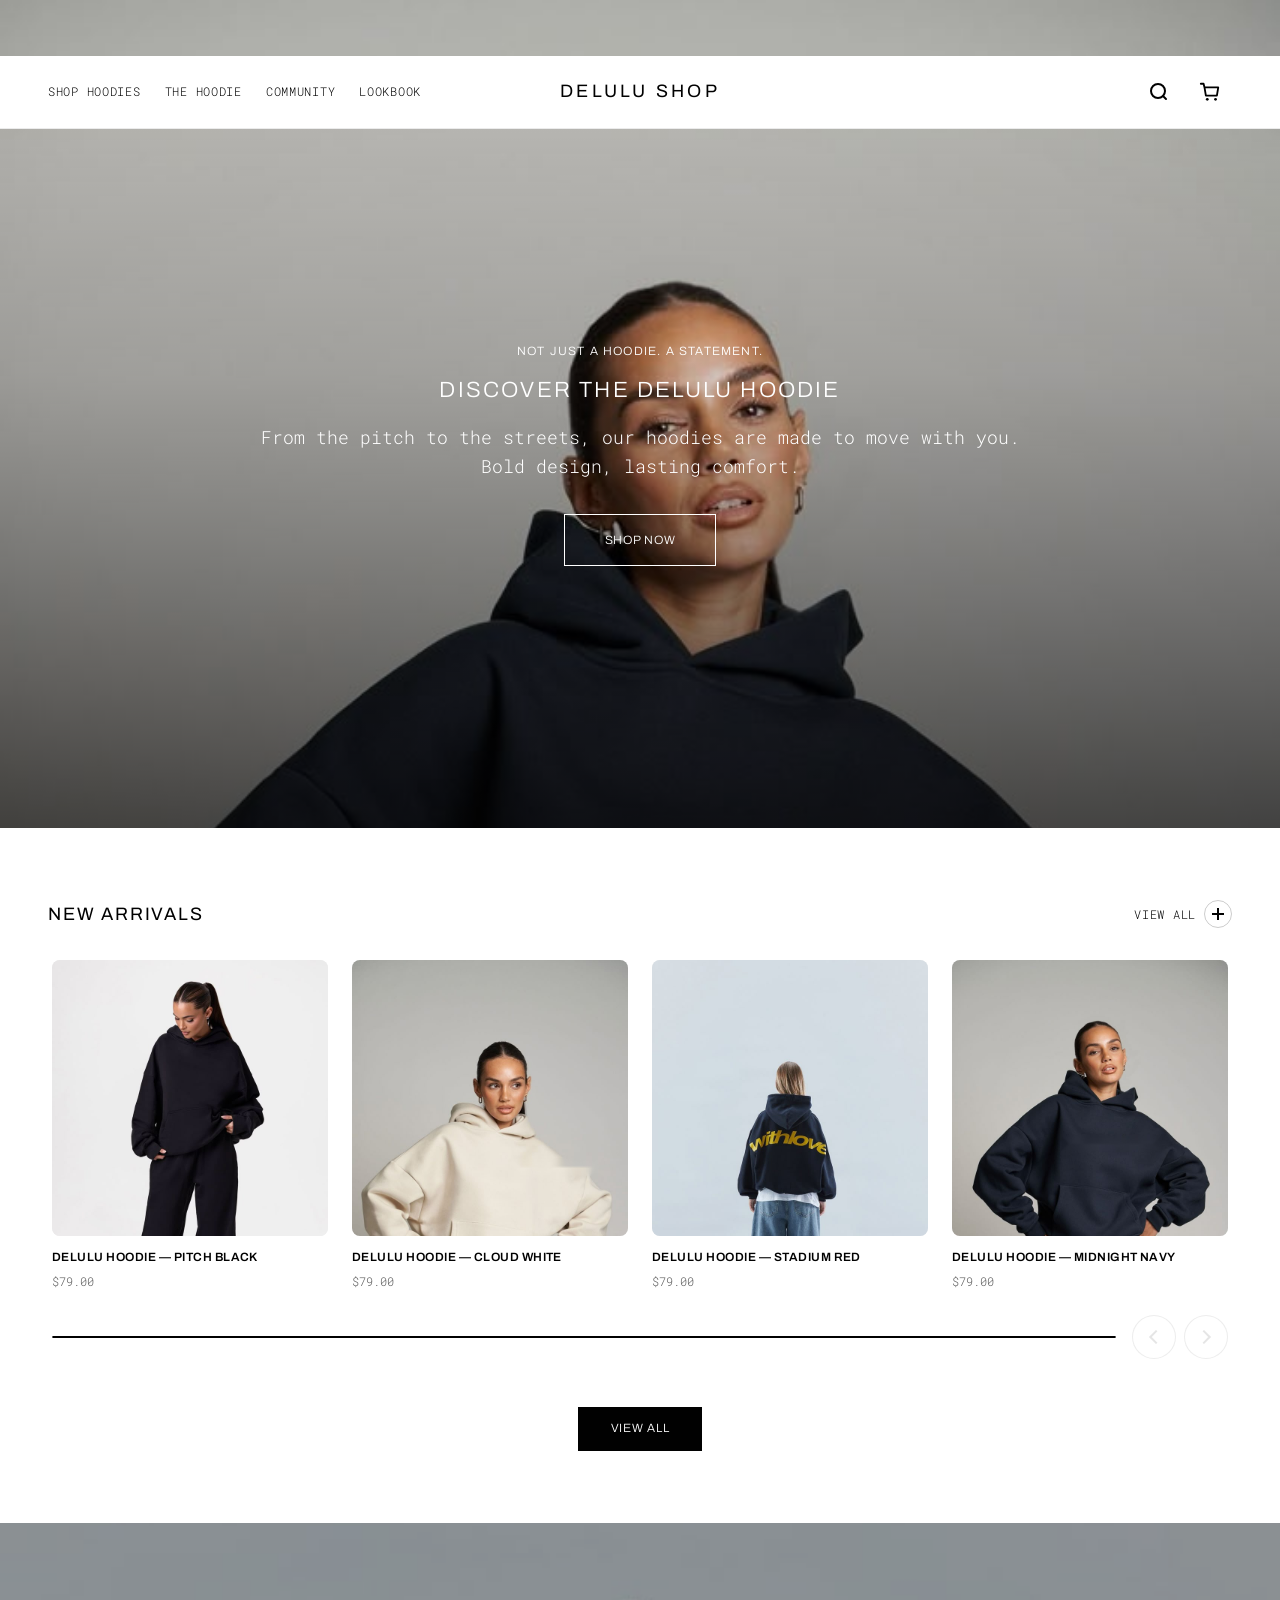
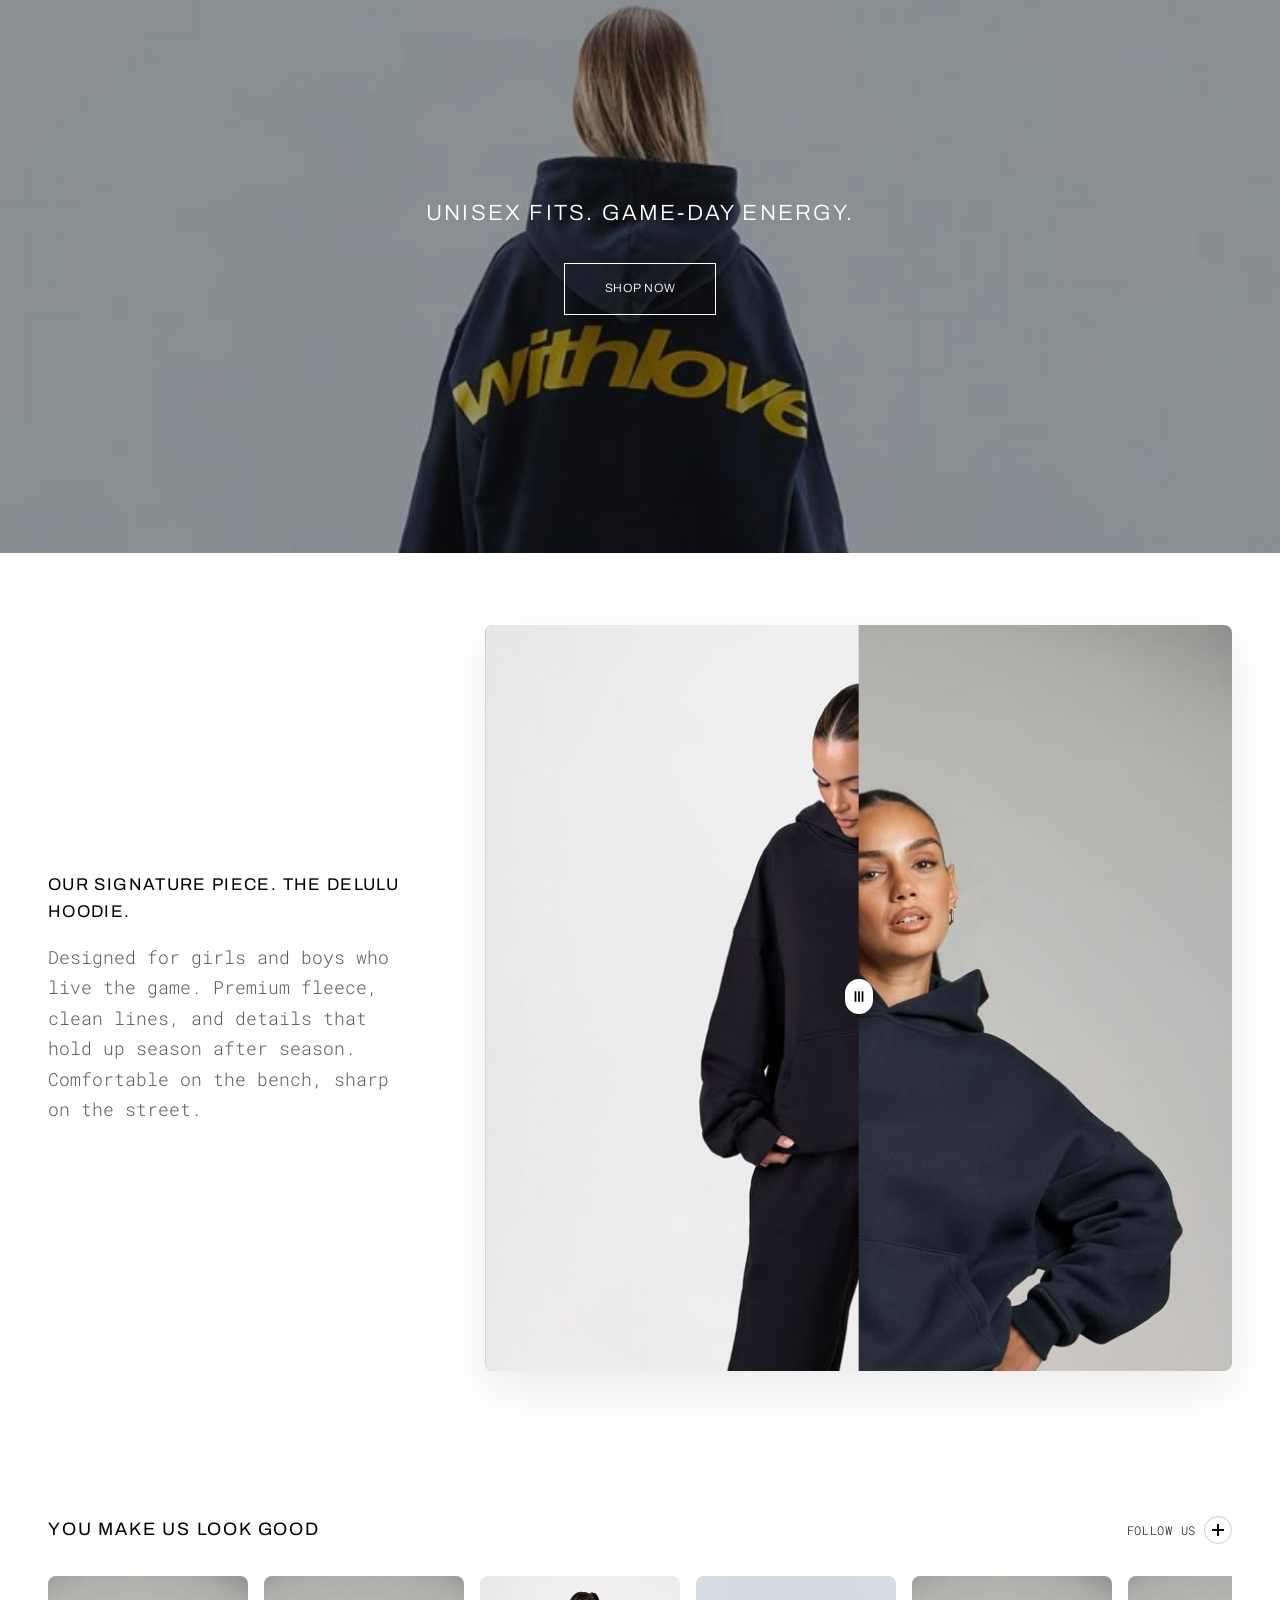
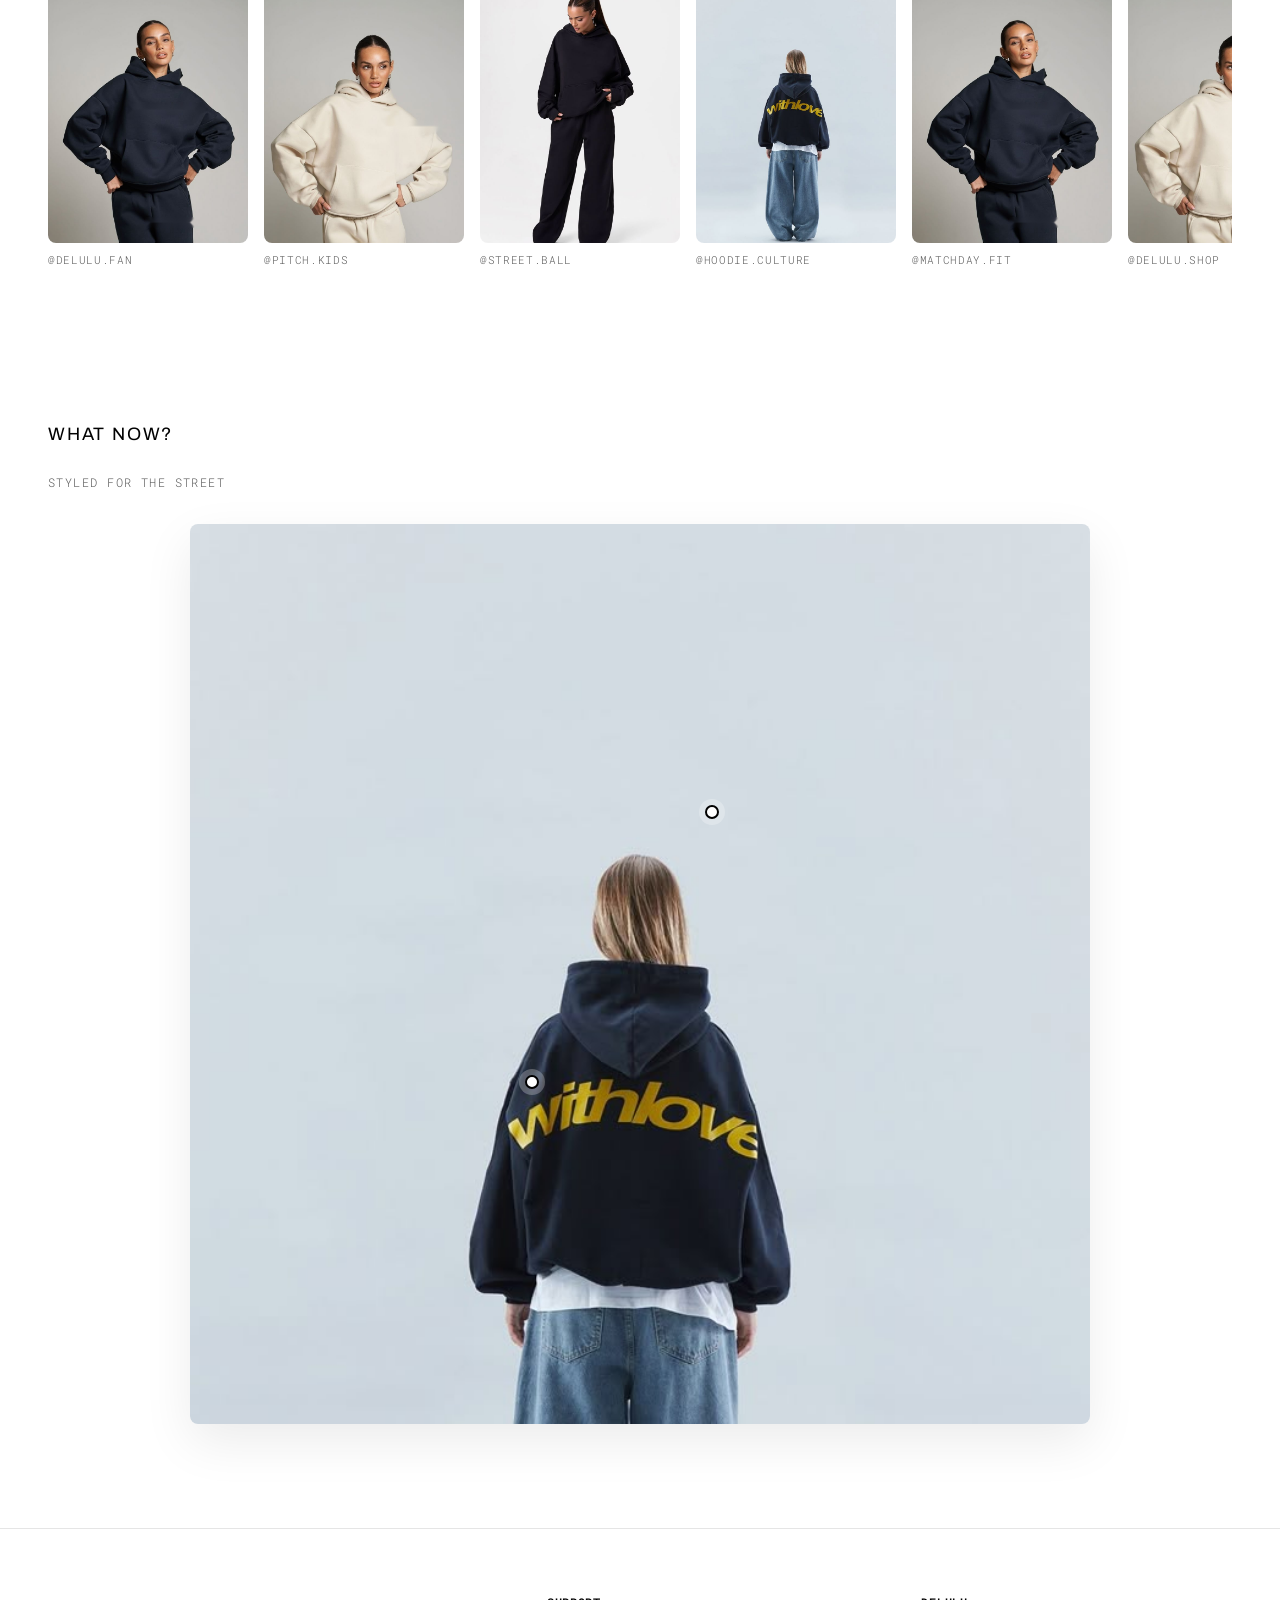
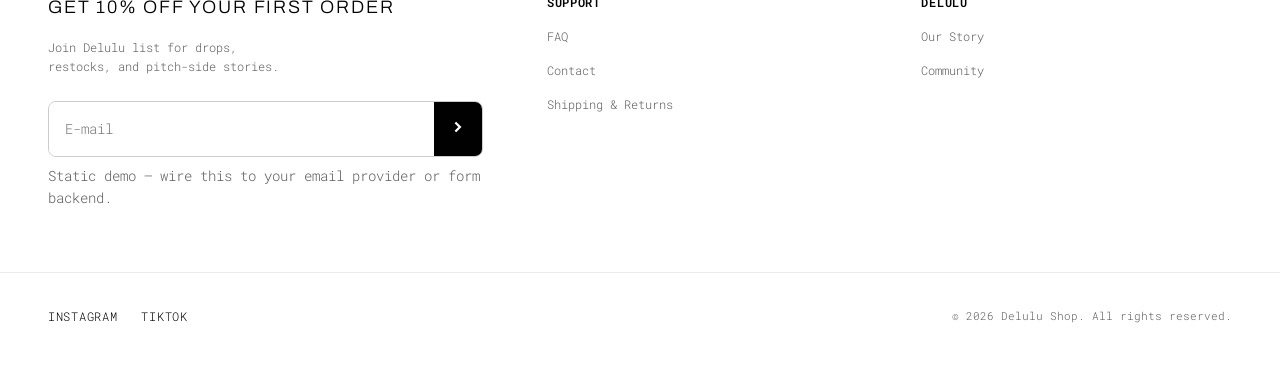
==== commit 3ed67ac8: "Add files via upload" ====
--- a/index.html
+++ b/index.html
@@ -76,8 +76,7 @@
     <!-- Hero — full-bleed, Hills-style gradient + overlay copy -->
     <section class="hero" aria-label="Featured">
       <div class="hero__media">
-        <!-- Replace with actual product image or looping video poster -->
-        <div class="hero__placeholder" aria-hidden="true"></div>
+        <img src="hoodie-navy.jpeg" alt="The Delulu Hoodie" class="hero__img" loading="eager">
         <div class="hero__overlay"></div>
       </div>
       <div class="hero__content container">
@@ -113,8 +112,7 @@
               <li class="product-card" data-reveal>
                 <div class="product-card__figure">
                   <a href="https://buy.stripe.com/YOUR_LINK_HERE_PITCH_BLACK" class="product-card__link" data-stripe-variant="pitch-black">
-                    <!-- Replace with actual product image -->
-                    <div class="ph ph--black" role="img" aria-label="Delulu Hoodie Pitch Black placeholder"></div>
+                    <img src="hoodie-black.jpeg" alt="Delulu Hoodie Pitch Black" class="product-card__img" loading="lazy">
                   </a>
                   <!-- Replace https://buy.stripe.com/YOUR_LINK_HERE_PITCH_BLACK with your Stripe Payment Link for Pitch Black ($79). Dashboard → Payment Links → copy link. -->
                 </div>
@@ -126,7 +124,7 @@
               <li class="product-card" data-reveal>
                 <div class="product-card__figure">
                   <a href="https://buy.stripe.com/YOUR_LINK_HERE_CLOUD_WHITE" class="product-card__link" data-stripe-variant="cloud-white">
-                    <div class="ph ph--white" role="img" aria-label="Delulu Hoodie Cloud White placeholder"></div>
+                    <img src="hoodie-cream.jpeg" alt="Delulu Hoodie Cloud White" class="product-card__img" loading="lazy">
                   </a>
                   <!-- Replace https://buy.stripe.com/YOUR_LINK_HERE_CLOUD_WHITE with your Stripe Payment Link for Cloud White ($79). -->
                 </div>
@@ -138,7 +136,7 @@
               <li class="product-card" data-reveal>
                 <div class="product-card__figure">
                   <a href="https://buy.stripe.com/YOUR_LINK_HERE_STADIUM_RED" class="product-card__link" data-stripe-variant="stadium-red">
-                    <div class="ph ph--red" role="img" aria-label="Delulu Hoodie Stadium Red placeholder"></div>
+                    <img src="hoodie-black-back.jpeg" alt="Delulu Hoodie Stadium Red" class="product-card__img" loading="lazy">
                   </a>
                   <!-- Replace https://buy.stripe.com/YOUR_LINK_HERE_STADIUM_RED with your Stripe Payment Link for Stadium Red ($79). -->
                 </div>
@@ -150,7 +148,7 @@
               <li class="product-card" data-reveal>
                 <div class="product-card__figure">
                   <a href="https://buy.stripe.com/YOUR_LINK_HERE_MIDNIGHT_NAVY" class="product-card__link" data-stripe-variant="midnight-navy">
-                    <div class="ph ph--navy" role="img" aria-label="Delulu Hoodie Midnight Navy placeholder"></div>
+                    <img src="hoodie-navy.jpeg" alt="Delulu Hoodie Midnight Navy" class="product-card__img" loading="lazy">
                   </a>
                   <!-- Replace https://buy.stripe.com/YOUR_LINK_HERE_MIDNIGHT_NAVY with your Stripe Payment Link for Midnight Navy ($79). -->
                 </div>
@@ -181,8 +179,7 @@
     <!-- Secondary promo strip — light panel like Hills second slideshow -->
     <section class="promo-strip">
       <div class="promo-strip__media">
-        <!-- Replace with actual product image -->
-        <div class="promo-strip__placeholder" role="img" aria-label="Lifestyle placeholder"></div>
+        <img src="hoodie-black-back.jpeg" alt="Delulu Hoodie lifestyle" class="promo-strip__img" loading="lazy">
         <div class="promo-strip__overlay"></div>
       </div>
       <div class="promo-strip__content container">
@@ -204,12 +201,10 @@
         <div class="split__main" data-reveal>
           <div class="before-after" id="before-after" style="--pos: 50%;">
             <div class="before-after__before">
-              <!-- Replace with actual product image (e.g. flat lay) -->
-              <div class="ph-square ph-square--a" role="img" aria-label="Before style placeholder"></div>
+              <img src="hoodie-black.jpeg" alt="Delulu Hoodie – dark colourway" class="before-after__img" loading="lazy">
             </div>
             <div class="before-after__after">
-              <!-- Replace with actual product image (e.g. on model) -->
-              <div class="ph-square ph-square--b" role="img" aria-label="After style placeholder"></div>
+              <img src="hoodie-navy.jpeg" alt="Delulu Hoodie – navy colourway" class="before-after__img" loading="lazy">
             </div>
             <button type="button" class="before-after__handle" id="ba-handle" aria-label="Drag to compare" style="left: var(--pos);">
               <svg width="28" height="35" viewBox="0 0 32 40" aria-hidden="true"><path d="M0 16C0 7.16344 7.16344 0 16 0C24.8366 0 32 7.16344 32 16V24C32 32.8366 24.8366 40 16 40C7.16344 40 0 32.8366 0 24V16Z" fill="#fff"/><path fill="#000" d="M11 14H13V26H11zM15 14H17V26H15zM19 14H21V26H19z"/></svg>
@@ -234,29 +229,28 @@
           </a>
         </div>
         <div class="social-slider" id="social-slider">
-          <!-- Replace each block with real UGC images -->
-          <figure class="social-slide" data-reveal>
-            <div class="social-slide__img ph-social ph-social--1" role="img" aria-label="Community placeholder 1"></div>
+          <figure class="social-slide" data-reveal>
+            <img src="hoodie-navy.jpeg" alt="@delulu.fan wearing Delulu Hoodie" class="social-slide__img" loading="lazy">
             <figcaption class="social-slide__cap">@delulu.fan</figcaption>
           </figure>
           <figure class="social-slide" data-reveal>
-            <div class="social-slide__img ph-social ph-social--2" role="img" aria-label="Community placeholder 2"></div>
+            <img src="hoodie-cream.jpeg" alt="@pitch.kids wearing Delulu Hoodie" class="social-slide__img" loading="lazy">
             <figcaption class="social-slide__cap">@pitch.kids</figcaption>
           </figure>
           <figure class="social-slide" data-reveal>
-            <div class="social-slide__img ph-social ph-social--3" role="img" aria-label="Community placeholder 3"></div>
+            <img src="hoodie-black.jpeg" alt="@street.ball wearing Delulu Hoodie" class="social-slide__img" loading="lazy">
             <figcaption class="social-slide__cap">@street.ball</figcaption>
           </figure>
           <figure class="social-slide" data-reveal>
-            <div class="social-slide__img ph-social ph-social--4" role="img" aria-label="Community placeholder 4"></div>
+            <img src="hoodie-black-back.jpeg" alt="@hoodie.culture wearing Delulu Hoodie" class="social-slide__img" loading="lazy">
             <figcaption class="social-slide__cap">@hoodie.culture</figcaption>
           </figure>
           <figure class="social-slide" data-reveal>
-            <div class="social-slide__img ph-social ph-social--5" role="img" aria-label="Community placeholder 5"></div>
+            <img src="hoodie-navy.jpeg" alt="@matchday.fit wearing Delulu Hoodie" class="social-slide__img" loading="lazy">
             <figcaption class="social-slide__cap">@matchday.fit</figcaption>
           </figure>
           <figure class="social-slide" data-reveal>
-            <div class="social-slide__img ph-social ph-social--6" role="img" aria-label="Community placeholder 6"></div>
+            <img src="hoodie-cream.jpeg" alt="@delulu.shop wearing Delulu Hoodie" class="social-slide__img" loading="lazy">
             <figcaption class="social-slide__cap">@delulu.shop</figcaption>
           </figure>
         </div>
@@ -272,8 +266,7 @@
         </div>
         <div class="look" data-reveal>
           <div class="look__image-wrap">
-            <!-- Replace with actual lookbook image -->
-            <div class="look__placeholder" role="img" aria-label="Lookbook placeholder"></div>
+            <img src="hoodie-black-back.jpeg" alt="Delulu Hoodie lookbook" class="look__img" loading="lazy">
             <a href="#shop" class="look-dot look-dot--a" style="--top: 32%; --left: 58%;" aria-label="Shop Stadium Red"><span class="sr-only">Stadium Red</span></a>
             <a href="#shop" class="look-dot look-dot--b" style="--top: 62%; --left: 38%;" aria-label="Shop Pitch Black"><span class="sr-only">Pitch Black</span></a>
           </div>
--- a/css/style.css
+++ b/css/style.css
@@ -1291,3 +1291,56 @@
   color: rgb(var(--color-muted));
   margin: 0 0 var(--space-8);
 }
+
+/* ── Real product images ──────────────────────────────────── */
+.hero__img {
+  position: absolute;
+  inset: 0;
+  width: 100%;
+  height: 100%;
+  object-fit: cover;
+  object-position: center top;
+}
+
+.product-card__img {
+  display: block;
+  width: 100%;
+  height: 100%;
+  object-fit: cover;
+  object-position: center top;
+}
+
+.promo-strip__img {
+  position: absolute;
+  inset: 0;
+  width: 100%;
+  height: 100%;
+  object-fit: cover;
+  object-position: center 30%;
+}
+
+.before-after__img {
+  position: absolute;
+  inset: 0;
+  width: 100%;
+  height: 100%;
+  object-fit: cover;
+  object-position: center top;
+}
+
+.social-slide__img {
+  display: block;
+  width: 100%;
+  object-fit: cover;
+  object-position: center top;
+}
+
+.look__img {
+  display: block;
+  width: 100%;
+  aspect-ratio: 1 / 1;
+  object-fit: cover;
+  object-position: center top;
+  border-radius: var(--radius-card);
+  box-shadow: var(--shadow-soft);
+}
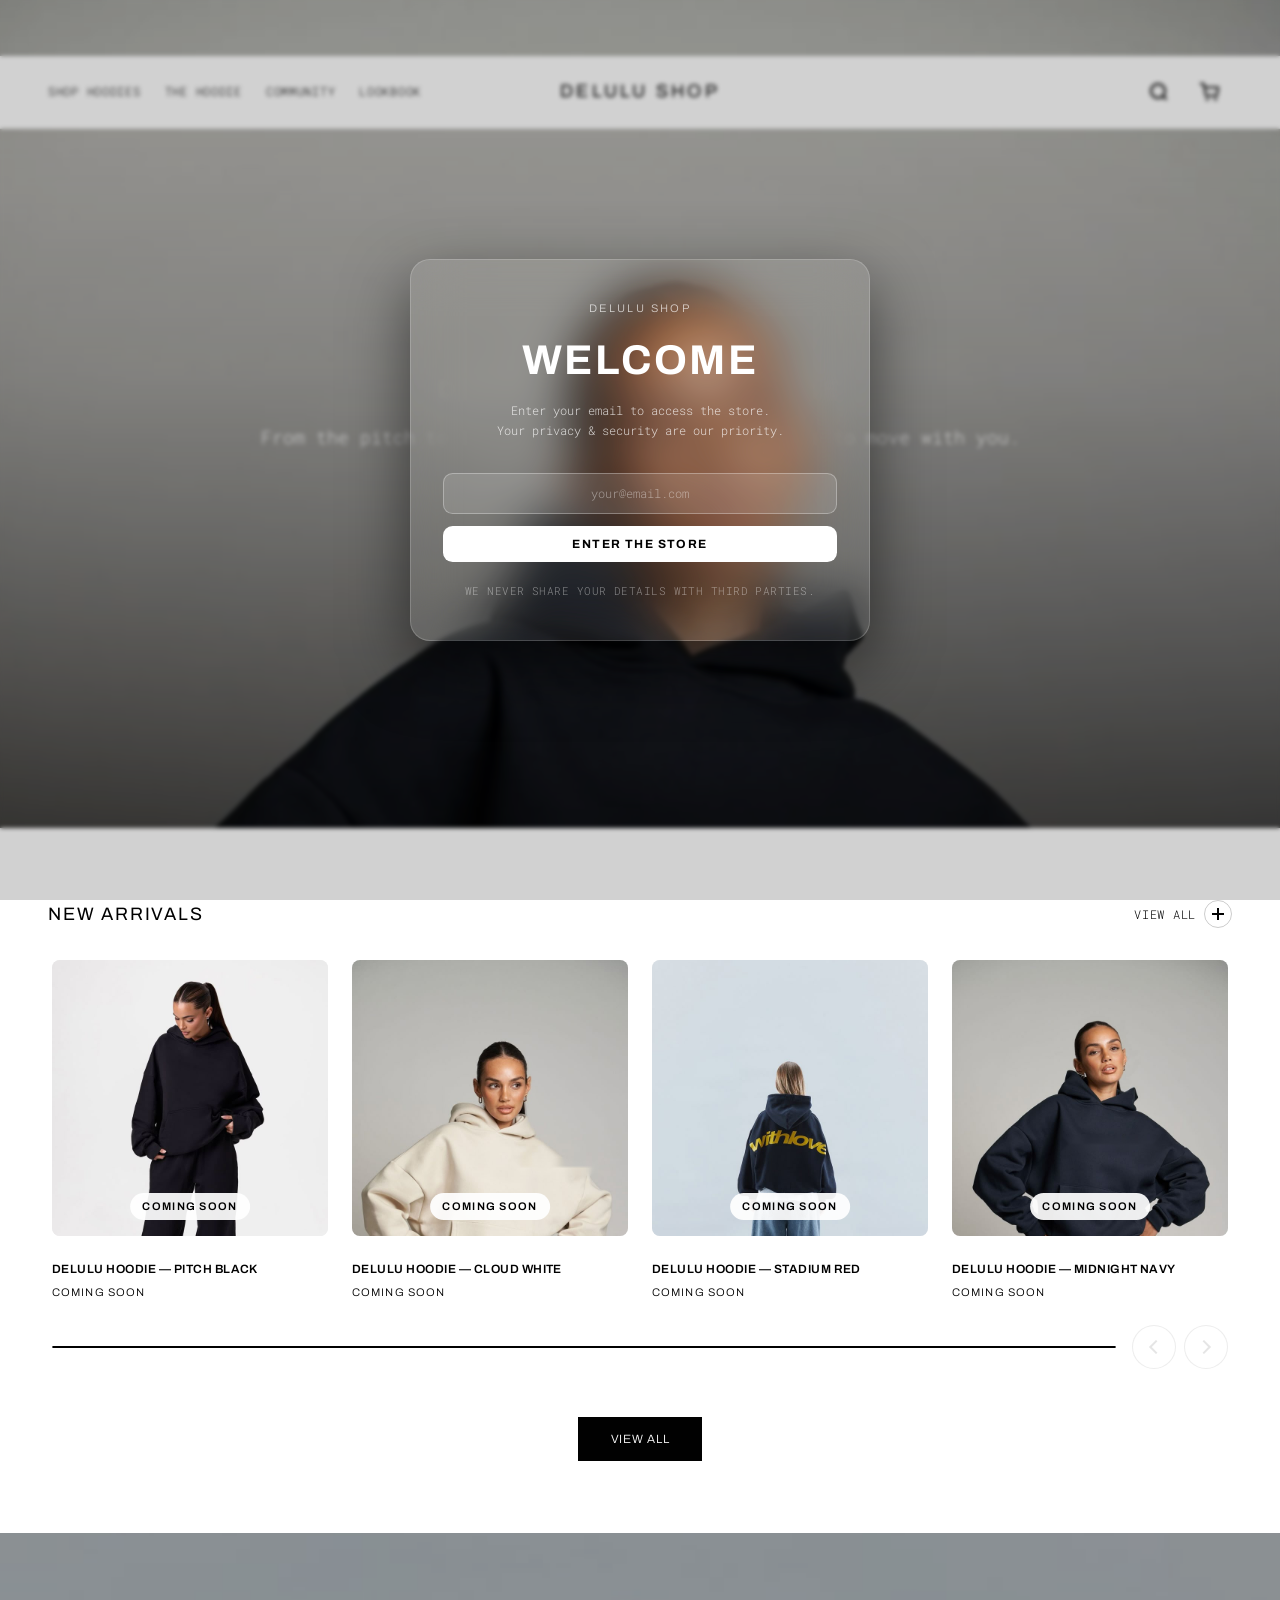
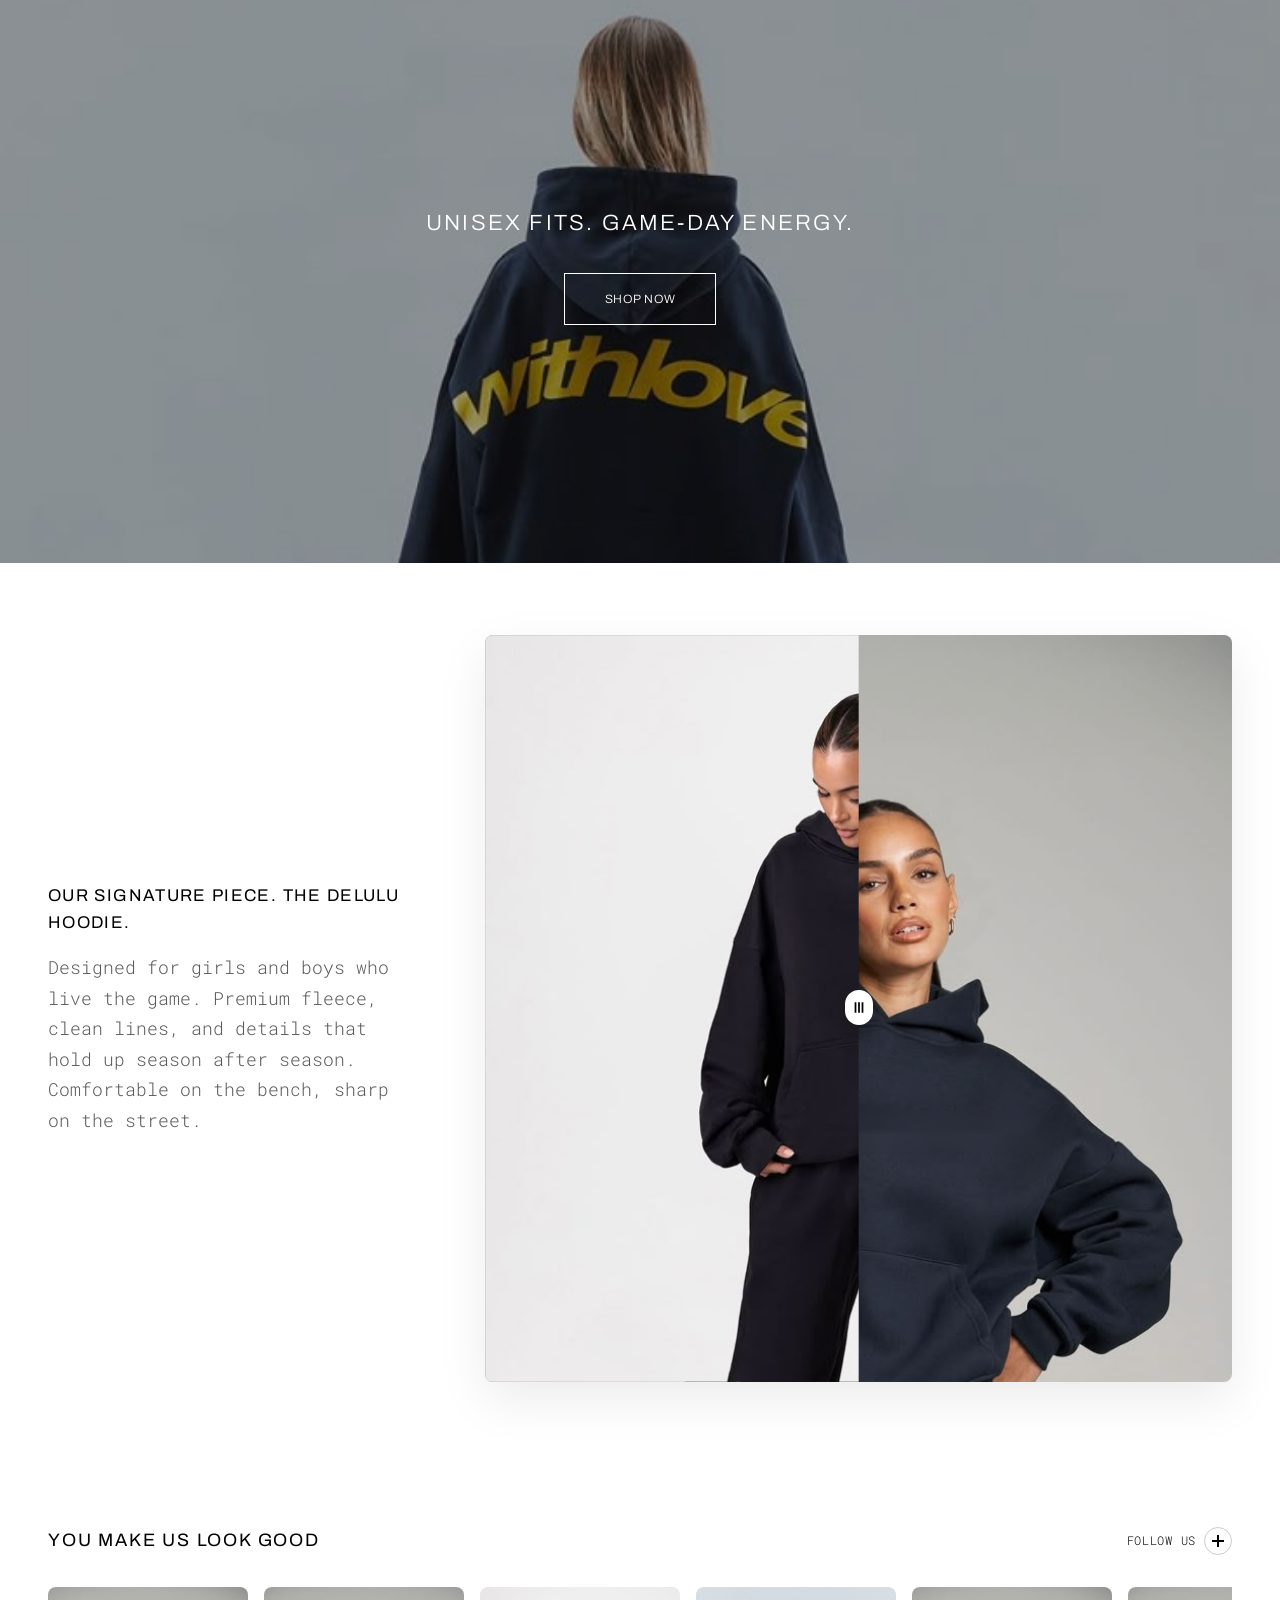
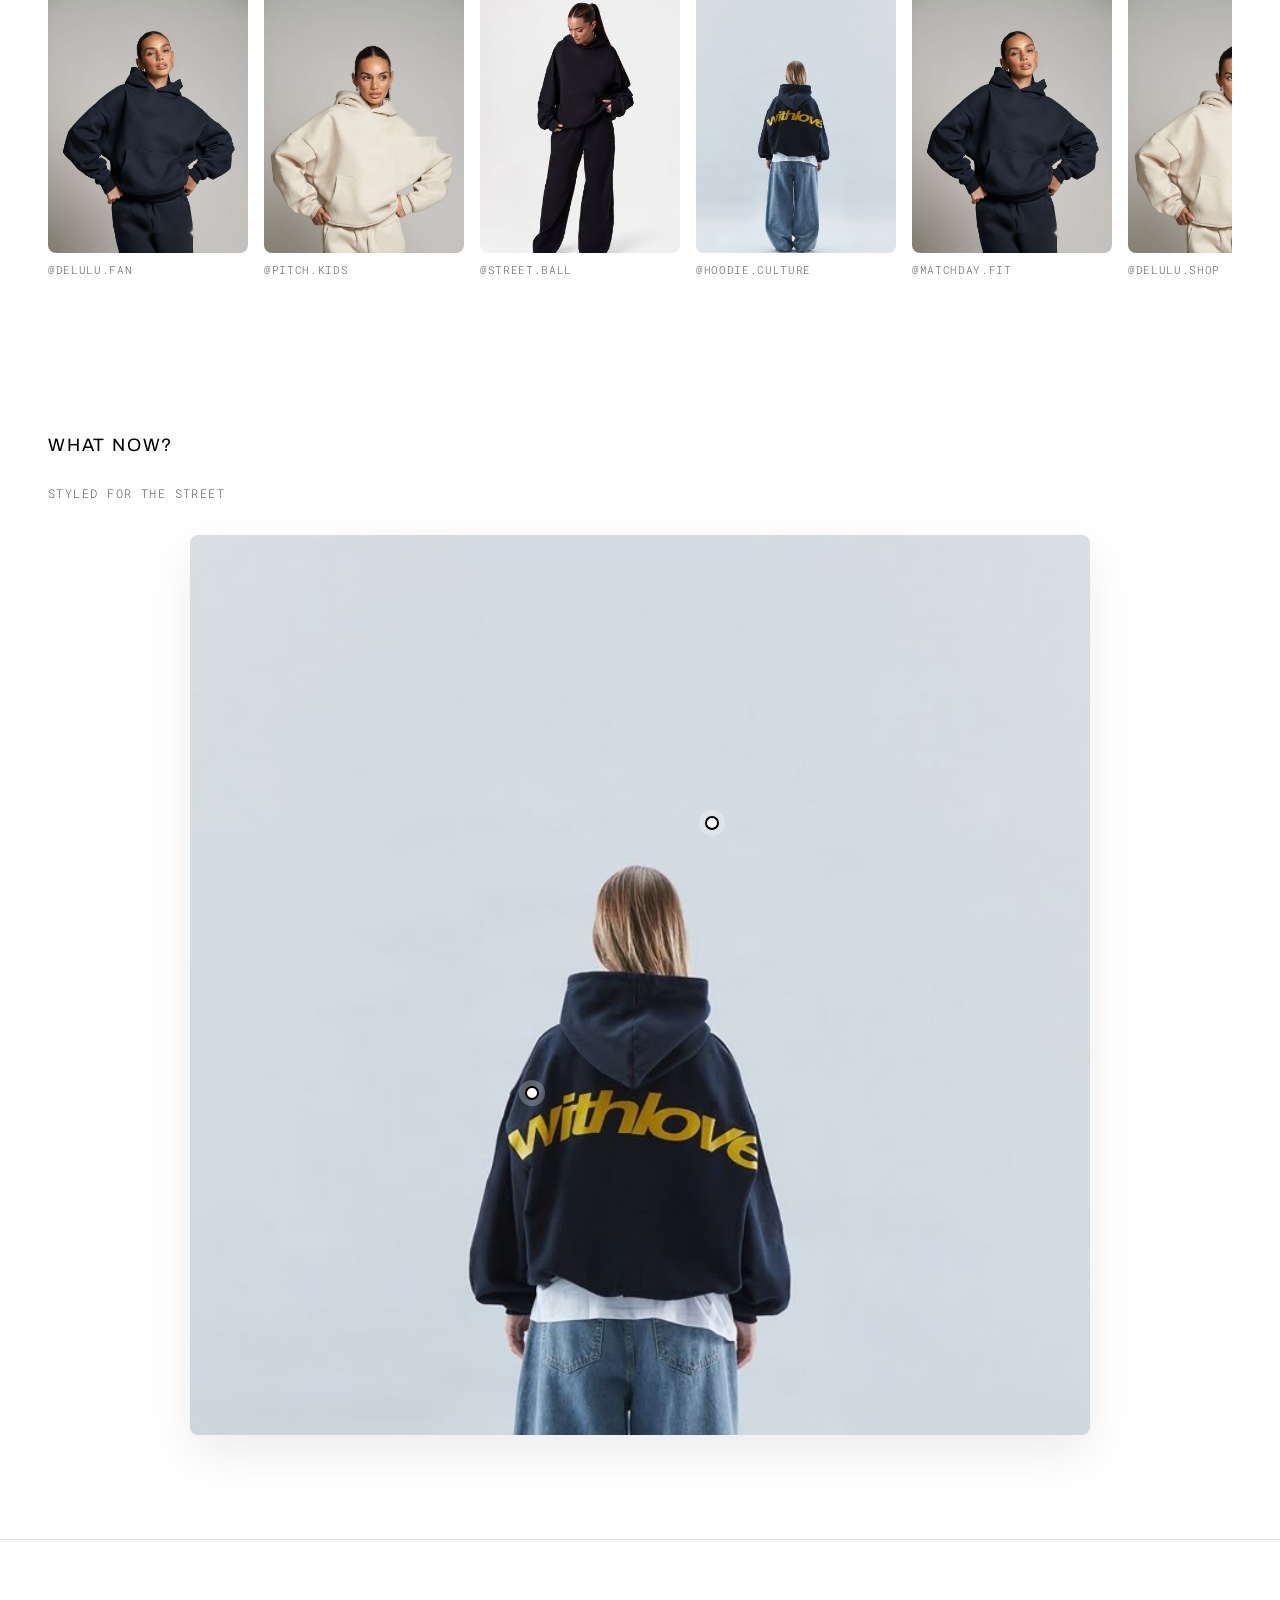
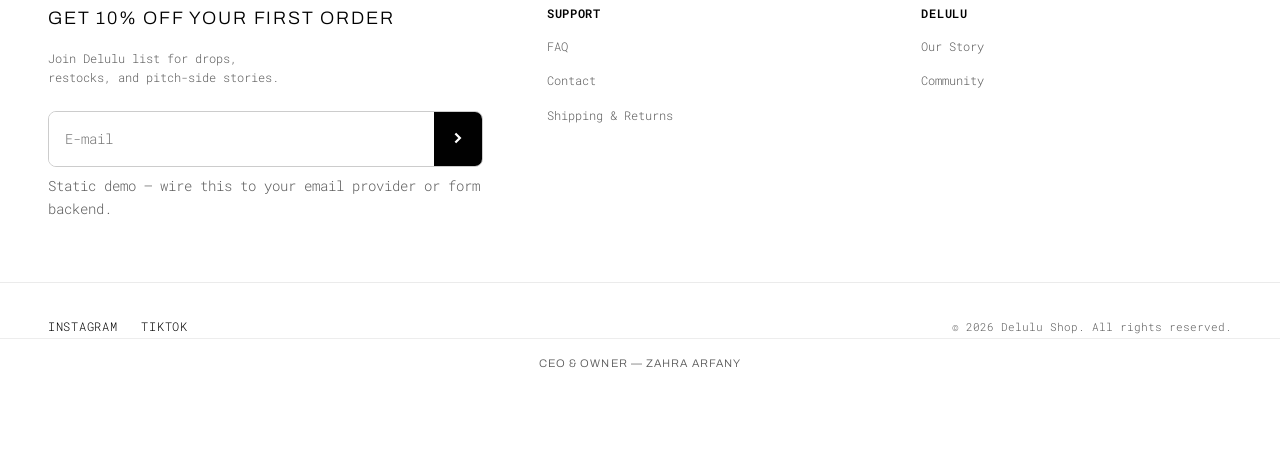
==== commit caa0e56a: "Add files via upload" ====
--- a/index.html
+++ b/index.html
@@ -12,6 +12,32 @@
   <link rel="stylesheet" href="css/style.css">
 </head>
 <body>
+
+  <!-- ── Email Gate ─────────────────────────────────────────── -->
+  <div class="email-gate" id="email-gate" aria-modal="true" role="dialog" aria-label="Access the store">
+    <div class="email-gate__bg" aria-hidden="true"></div>
+    <div class="email-gate__card">
+      <p class="email-gate__brand">DELULU SHOP</p>
+      <h1 class="email-gate__title">Welcome</h1>
+      <p class="email-gate__sub">Enter your email to access the store.<br>Your privacy &amp; security are our priority.</p>
+      <form class="email-gate__form" id="gate-form">
+        <label class="sr-only" for="gate-email">Email address</label>
+        <input
+          type="email"
+          id="gate-email"
+          name="email"
+          class="email-gate__input"
+          placeholder="your@email.com"
+          autocomplete="email"
+          required
+        >
+        <button type="submit" class="email-gate__btn">ENTER THE STORE</button>
+      </form>
+      <p class="email-gate__hint">We never share your details with third parties.</p>
+      <p class="email-gate__error" id="gate-error" hidden>Something went wrong — please try again.</p>
+    </div>
+  </div>
+
   <a class="skip-link" href="#main">Skip to content</a>
 
   <!-- Top bar — matches Hills-style announcement strip -->
@@ -111,50 +137,50 @@
             <ul class="product-list">
               <li class="product-card" data-reveal>
                 <div class="product-card__figure">
-                  <a href="https://buy.stripe.com/YOUR_LINK_HERE_PITCH_BLACK" class="product-card__link" data-stripe-variant="pitch-black">
+                  <div class="product-card__link product-card__link--static">
                     <img src="hoodie-black.jpeg" alt="Delulu Hoodie Pitch Black" class="product-card__img" loading="lazy">
-                  </a>
-                  <!-- Replace https://buy.stripe.com/YOUR_LINK_HERE_PITCH_BLACK with your Stripe Payment Link for Pitch Black ($79). Dashboard → Payment Links → copy link. -->
+                    <span class="coming-soon-badge">Coming Soon</span>
+                  </div>
                 </div>
                 <div class="product-card__info">
-                  <a href="https://buy.stripe.com/YOUR_LINK_HERE_PITCH_BLACK" class="product-card__title">Delulu Hoodie — Pitch Black</a>
-                  <p class="product-card__price"><span class="sr-only">Price</span>$79.00</p>
+                  <p class="product-card__title">Delulu Hoodie — Pitch Black</p>
+                  <p class="product-card__price coming-soon-label">Coming Soon</p>
                 </div>
               </li>
               <li class="product-card" data-reveal>
                 <div class="product-card__figure">
-                  <a href="https://buy.stripe.com/YOUR_LINK_HERE_CLOUD_WHITE" class="product-card__link" data-stripe-variant="cloud-white">
+                  <div class="product-card__link product-card__link--static">
                     <img src="hoodie-cream.jpeg" alt="Delulu Hoodie Cloud White" class="product-card__img" loading="lazy">
-                  </a>
-                  <!-- Replace https://buy.stripe.com/YOUR_LINK_HERE_CLOUD_WHITE with your Stripe Payment Link for Cloud White ($79). -->
+                    <span class="coming-soon-badge">Coming Soon</span>
+                  </div>
                 </div>
                 <div class="product-card__info">
-                  <a href="https://buy.stripe.com/YOUR_LINK_HERE_CLOUD_WHITE" class="product-card__title">Delulu Hoodie — Cloud White</a>
-                  <p class="product-card__price">$79.00</p>
+                  <p class="product-card__title">Delulu Hoodie — Cloud White</p>
+                  <p class="product-card__price coming-soon-label">Coming Soon</p>
                 </div>
               </li>
               <li class="product-card" data-reveal>
                 <div class="product-card__figure">
-                  <a href="https://buy.stripe.com/YOUR_LINK_HERE_STADIUM_RED" class="product-card__link" data-stripe-variant="stadium-red">
+                  <div class="product-card__link product-card__link--static">
                     <img src="hoodie-black-back.jpeg" alt="Delulu Hoodie Stadium Red" class="product-card__img" loading="lazy">
-                  </a>
-                  <!-- Replace https://buy.stripe.com/YOUR_LINK_HERE_STADIUM_RED with your Stripe Payment Link for Stadium Red ($79). -->
+                    <span class="coming-soon-badge">Coming Soon</span>
+                  </div>
                 </div>
                 <div class="product-card__info">
-                  <a href="https://buy.stripe.com/YOUR_LINK_HERE_STADIUM_RED" class="product-card__title">Delulu Hoodie — Stadium Red</a>
-                  <p class="product-card__price">$79.00</p>
+                  <p class="product-card__title">Delulu Hoodie — Stadium Red</p>
+                  <p class="product-card__price coming-soon-label">Coming Soon</p>
                 </div>
               </li>
               <li class="product-card" data-reveal>
                 <div class="product-card__figure">
-                  <a href="https://buy.stripe.com/YOUR_LINK_HERE_MIDNIGHT_NAVY" class="product-card__link" data-stripe-variant="midnight-navy">
+                  <div class="product-card__link product-card__link--static">
                     <img src="hoodie-navy.jpeg" alt="Delulu Hoodie Midnight Navy" class="product-card__img" loading="lazy">
-                  </a>
-                  <!-- Replace https://buy.stripe.com/YOUR_LINK_HERE_MIDNIGHT_NAVY with your Stripe Payment Link for Midnight Navy ($79). -->
+                    <span class="coming-soon-badge">Coming Soon</span>
+                  </div>
                 </div>
                 <div class="product-card__info">
-                  <a href="https://buy.stripe.com/YOUR_LINK_HERE_MIDNIGHT_NAVY" class="product-card__title">Delulu Hoodie — Midnight Navy</a>
-                  <p class="product-card__price">$79.00</p>
+                  <p class="product-card__title">Delulu Hoodie — Midnight Navy</p>
+                  <p class="product-card__price coming-soon-label">Coming Soon</p>
                 </div>
               </li>
             </ul>
@@ -314,8 +340,62 @@
       </ul>
       <p class="footer__legal">&copy; <span id="year"></span> Delulu Shop. All rights reserved.</p>
     </div>
+    <div class="footer__credits container">
+      <p class="footer__ceo">CEO &amp; Owner — Zahra Arfany</p>
+    </div>
   </footer>
 
   <script src="js/main.js" defer></script>
+  <script>
+    (function () {
+      var gate  = document.getElementById('email-gate');
+      var form  = document.getElementById('gate-form');
+      var error = document.getElementById('gate-error');
+
+      // If visitor already submitted, skip the gate
+      if (localStorage.getItem('ds_gate_passed')) {
+        gate.remove();
+        return;
+      }
+
+      // Prevent page scroll while gate is open
+      document.body.style.overflow = 'hidden';
+
+      function dismiss() {
+        gate.classList.add('email-gate--exit');
+        document.body.style.overflow = '';
+        gate.addEventListener('transitionend', function () { gate.remove(); }, { once: true });
+      }
+
+      form.addEventListener('submit', function (e) {
+        e.preventDefault();
+        var btn   = form.querySelector('.email-gate__btn');
+        var email = document.getElementById('gate-email').value;
+
+        btn.textContent = 'ENTERING…';
+        btn.disabled    = true;
+        error.hidden    = true;
+
+        fetch('https://formspree.io/f/mkopoeor', {
+          method:  'POST',
+          headers: { 'Accept': 'application/json', 'Content-Type': 'application/json' },
+          body:    JSON.stringify({ email: email })
+        })
+        .then(function (res) {
+          if (res.ok) {
+            localStorage.setItem('ds_gate_passed', '1');
+            dismiss();
+          } else {
+            throw new Error('bad response');
+          }
+        })
+        .catch(function () {
+          btn.textContent = 'ENTER THE STORE';
+          btn.disabled    = false;
+          error.hidden    = false;
+        });
+      });
+    })();
+  </script>
 </body>
 </html>
--- a/css/style.css
+++ b/css/style.css
@@ -1292,6 +1292,196 @@
   margin: 0 0 var(--space-8);
 }
 
+/* ── Footer credits ───────────────────────────────────────── */
+.footer__credits {
+  padding-top: var(--space-4);
+  padding-bottom: var(--space-6);
+  border-top: 1px solid rgb(var(--color-border) / 0.07);
+  text-align: center;
+}
+
+.footer__ceo {
+  margin: 0;
+  font-family: var(--font-heading);
+  font-size: var(--text-xs);
+  letter-spacing: 0.1em;
+  text-transform: uppercase;
+  color: rgb(var(--color-muted));
+}
+
+/* ── Email Gate ───────────────────────────────────────────── */
+.email-gate {
+  position: fixed;
+  inset: 0;
+  z-index: 9999;
+  display: flex;
+  align-items: center;
+  justify-content: center;
+  padding: var(--space-6);
+  transition: opacity 0.55s ease;
+}
+
+.email-gate--exit {
+  opacity: 0;
+  pointer-events: none;
+}
+
+/* Blurred overlay — lets the real page show through */
+.email-gate__bg {
+  position: absolute;
+  inset: 0;
+  background: rgb(0 0 0 / 0.18);
+  backdrop-filter: blur(2px);
+  -webkit-backdrop-filter: blur(2px);
+}
+
+/* Card */
+.email-gate__card {
+  position: relative;
+  z-index: 1;
+  width: 100%;
+  max-width: 460px;
+  background: rgb(255 255 255 / 0.08);
+  backdrop-filter: blur(24px) saturate(1.4);
+  -webkit-backdrop-filter: blur(24px) saturate(1.4);
+  border: 1px solid rgb(255 255 255 / 0.18);
+  border-radius: 1.25rem;
+  padding: var(--space-10) var(--space-8);
+  text-align: center;
+  color: #fff;
+  box-shadow: 0 24px 64px rgb(0 0 0 / 0.55);
+}
+
+.email-gate__brand {
+  font-family: var(--font-heading);
+  font-size: var(--text-xs);
+  letter-spacing: 0.22em;
+  text-transform: uppercase;
+  opacity: 0.7;
+  margin: 0 0 var(--space-5);
+}
+
+.email-gate__title {
+  font-family: var(--font-heading);
+  font-size: clamp(1.75rem, 5vw, 2.6rem);
+  letter-spacing: 0.06em;
+  text-transform: uppercase;
+  font-weight: 700;
+  margin: 0 0 var(--space-4);
+  line-height: 1.1;
+}
+
+.email-gate__sub {
+  font-size: var(--text-sm);
+  line-height: 1.7;
+  opacity: 0.78;
+  margin: 0 0 var(--space-8);
+}
+
+/* Form */
+.email-gate__form {
+  display: flex;
+  flex-direction: column;
+  gap: var(--space-3);
+}
+
+.email-gate__input {
+  width: 100%;
+  padding: 0.85em 1.1em;
+  border-radius: 0.6rem;
+  border: 1px solid rgb(255 255 255 / 0.3);
+  background: rgb(255 255 255 / 0.12);
+  color: #fff;
+  font: inherit;
+  font-size: var(--text-sm);
+  text-align: center;
+  outline: none;
+  transition: border-color 0.2s, background 0.2s;
+}
+
+.email-gate__input::placeholder {
+  color: rgb(255 255 255 / 0.45);
+}
+
+.email-gate__input:focus {
+  border-color: rgb(255 255 255 / 0.7);
+  background: rgb(255 255 255 / 0.2);
+}
+
+.email-gate__btn {
+  width: 100%;
+  padding: 0.9em 1em;
+  border-radius: 0.6rem;
+  border: none;
+  background: #fff;
+  color: rgb(var(--color-text));
+  font-family: var(--font-heading);
+  font-size: var(--text-sm);
+  font-weight: 700;
+  letter-spacing: 0.12em;
+  text-transform: uppercase;
+  cursor: pointer;
+  transition: background 0.2s, opacity 0.2s;
+}
+
+.email-gate__btn:hover {
+  background: rgb(230 230 230);
+}
+
+.email-gate__btn:disabled {
+  opacity: 0.6;
+  cursor: not-allowed;
+}
+
+.email-gate__hint {
+  margin: var(--space-5) 0 0;
+  font-size: 0.7rem;
+  letter-spacing: 0.04em;
+  opacity: 0.45;
+  text-transform: uppercase;
+}
+
+.email-gate__error {
+  margin: var(--space-3) 0 0;
+  font-size: var(--text-xs);
+  color: #ff6b6b;
+}
+
+/* ── Coming Soon ──────────────────────────────────────────── */
+.product-card__link--static {
+  display: block;
+  aspect-ratio: 1 / 1;
+  position: relative;
+  overflow: hidden;
+  cursor: default;
+}
+
+.coming-soon-badge {
+  position: absolute;
+  bottom: var(--space-4);
+  left: 50%;
+  transform: translateX(-50%);
+  background: rgb(255 255 255 / 0.92);
+  color: rgb(var(--color-text));
+  font-family: var(--font-heading);
+  font-size: var(--text-xs);
+  font-weight: 600;
+  letter-spacing: 0.12em;
+  text-transform: uppercase;
+  padding: 0.45em 1.1em;
+  border-radius: 999px;
+  white-space: nowrap;
+  pointer-events: none;
+}
+
+.coming-soon-label {
+  color: rgb(var(--color-text)) !important;
+  font-family: var(--font-heading);
+  font-size: var(--text-xs) !important;
+  letter-spacing: 0.1em;
+  text-transform: uppercase;
+}
+
 /* ── Real product images ──────────────────────────────────── */
 .hero__img {
   position: absolute;
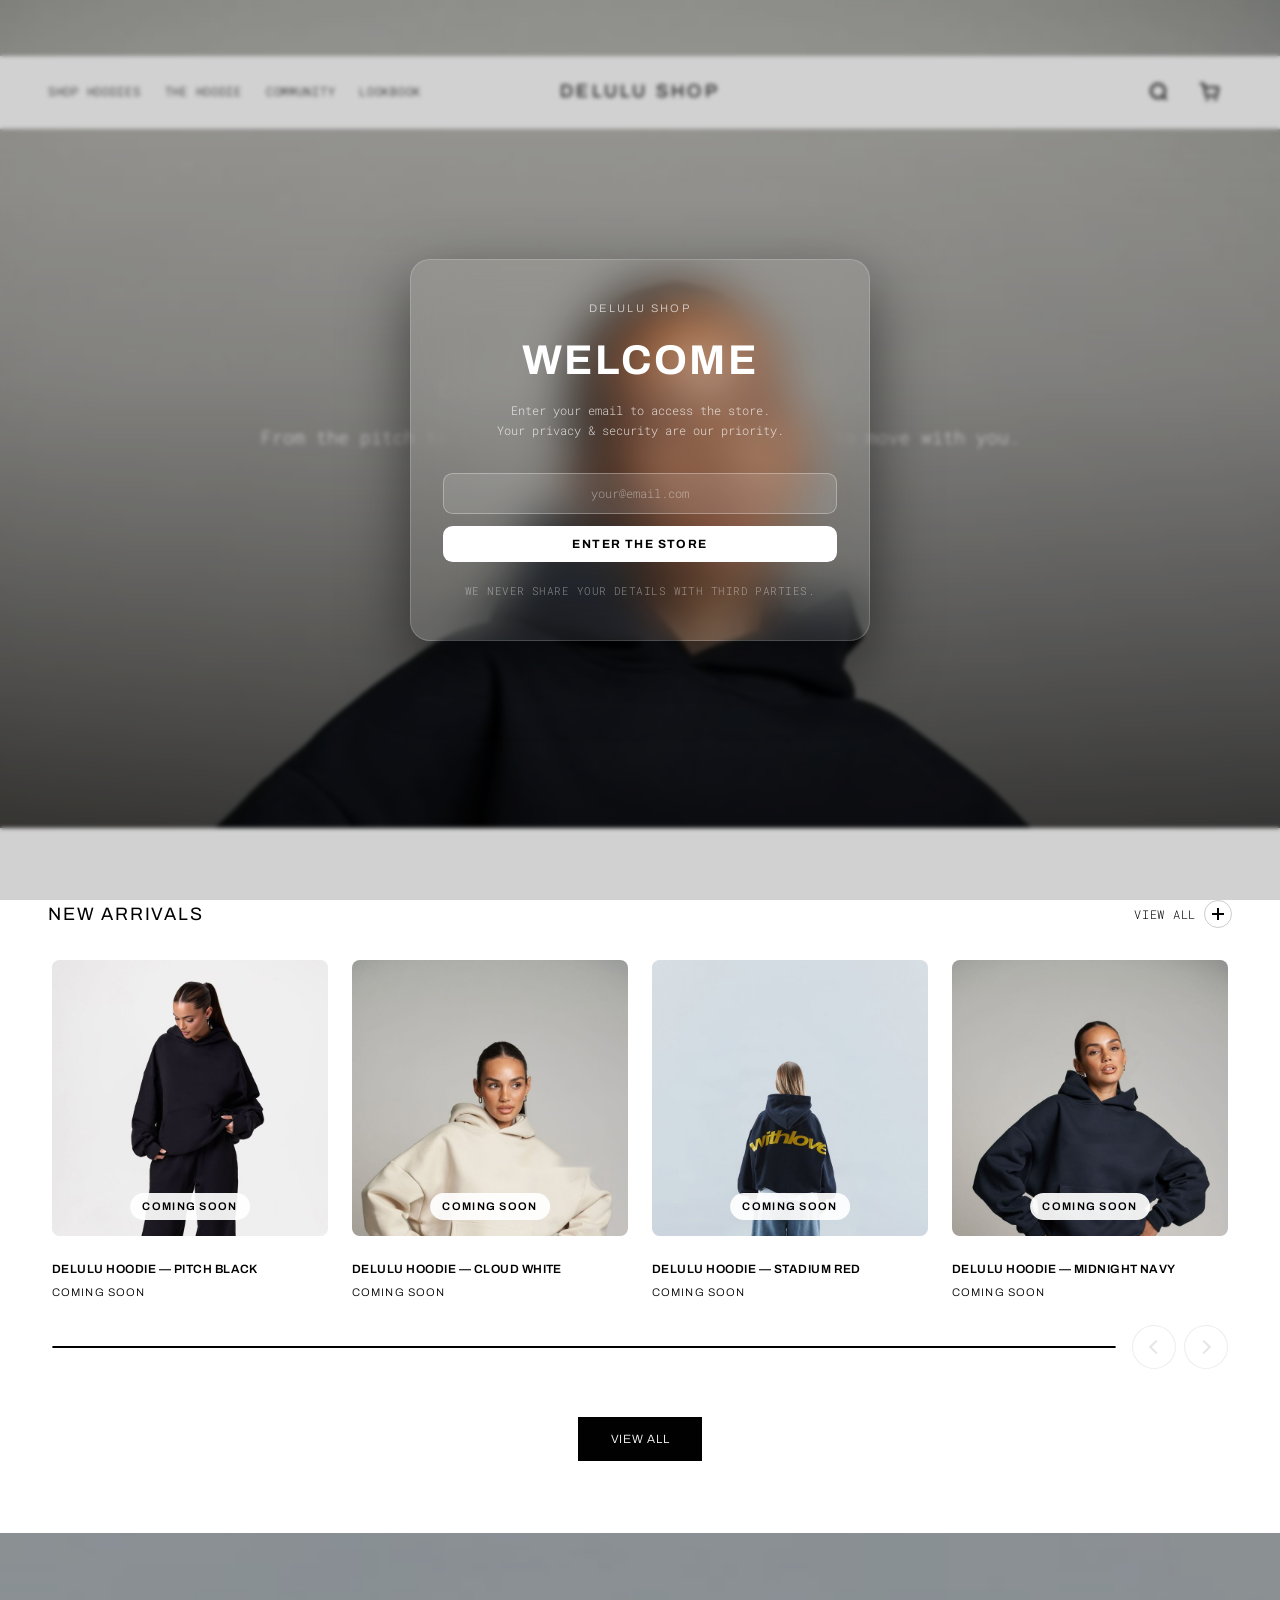
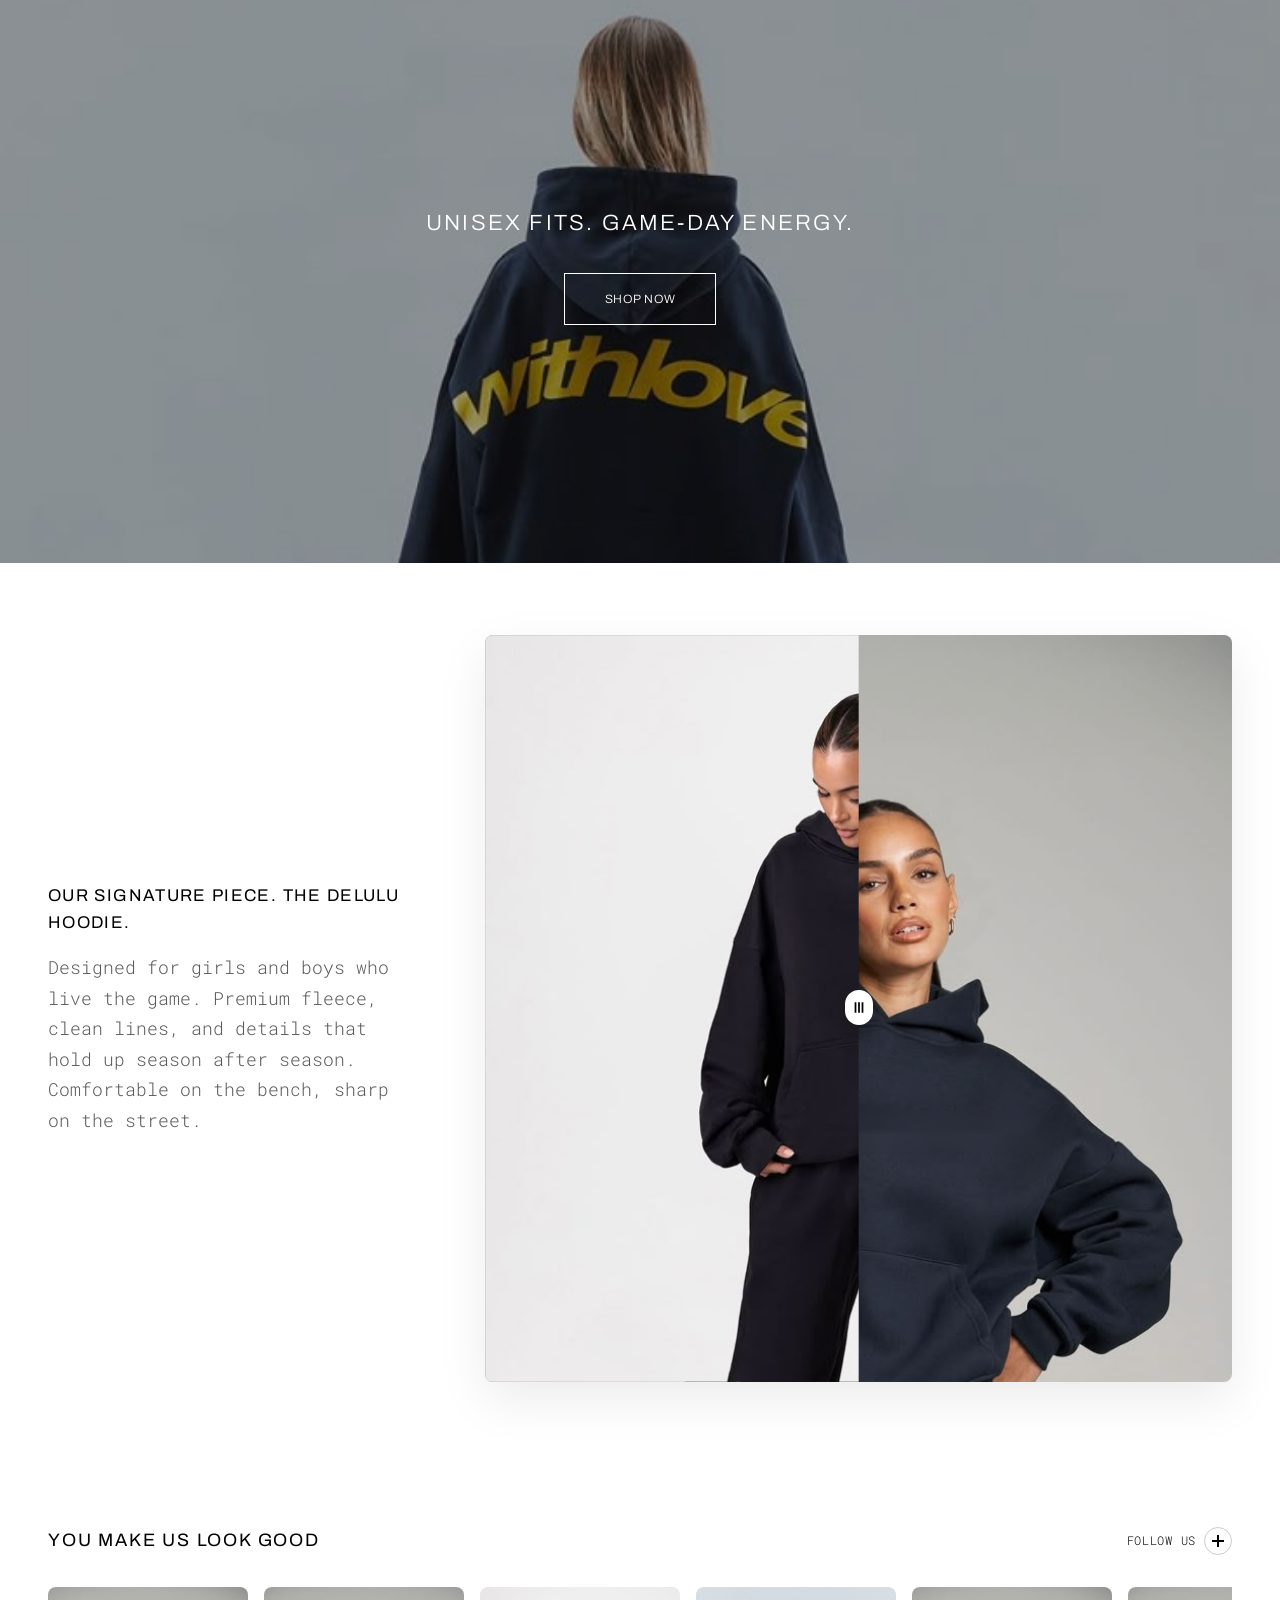
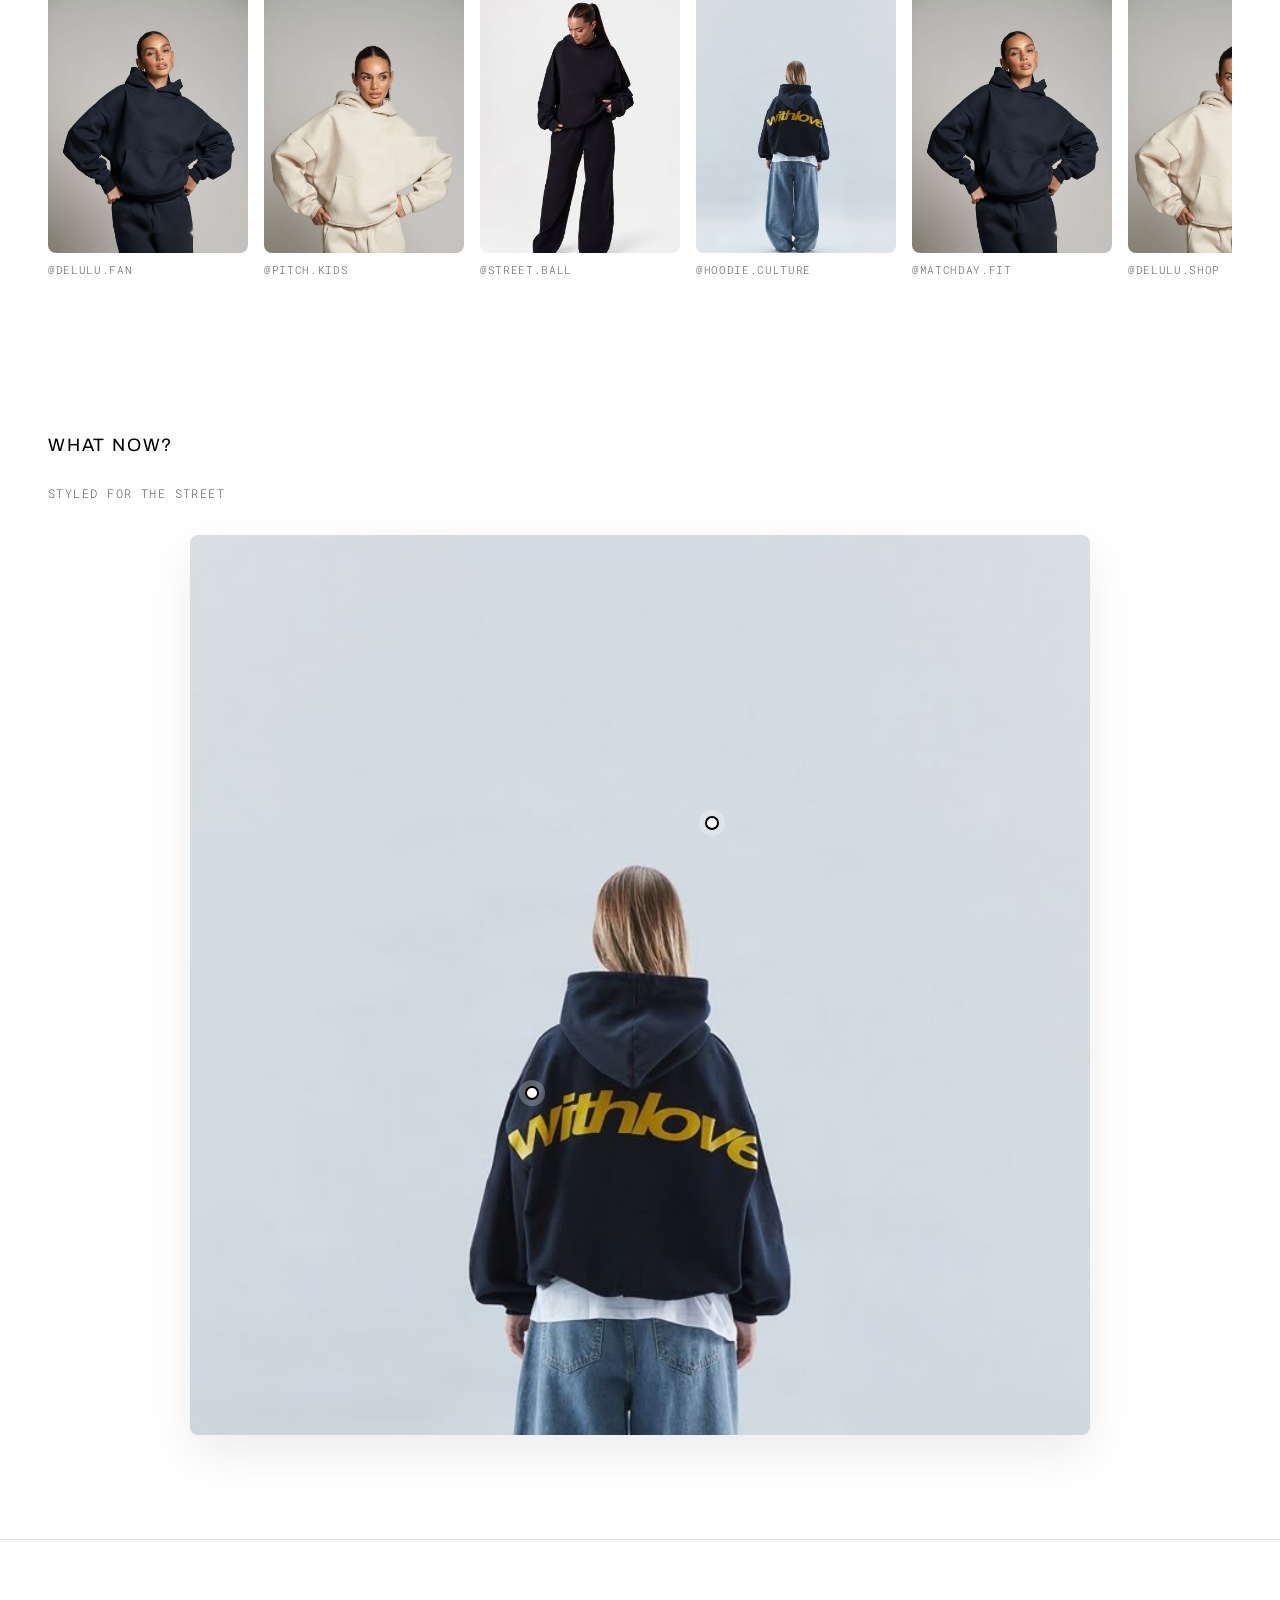
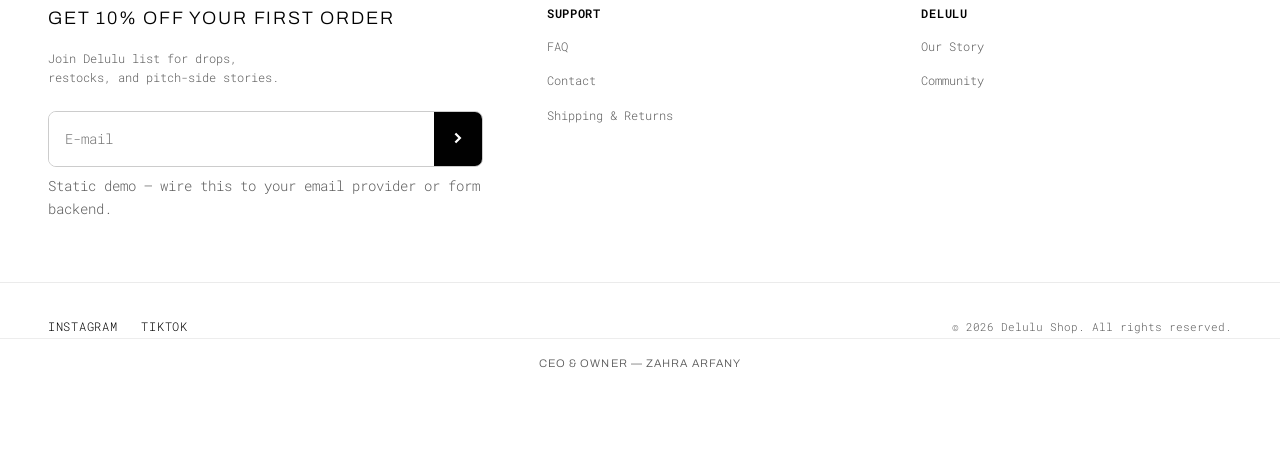
==== commit fbe507cc: "Add files via upload" ====
--- a/index.html
+++ b/index.html
@@ -376,10 +376,16 @@
         btn.disabled    = true;
         error.hidden    = true;
 
-        fetch('https://formspree.io/f/mkopoeor', {
+        fetch('https://api.web3forms.com/submit', {
           method:  'POST',
           headers: { 'Accept': 'application/json', 'Content-Type': 'application/json' },
-          body:    JSON.stringify({ email: email })
+          body:    JSON.stringify({
+            access_key: 'dc3a0794-24a3-4c7a-8345-dc3d0824d1db',
+            subject: 'New Visitor — Delulu Shop',
+            from_name: 'Delulu Shop Gateway',
+            email: email,
+            message: 'New visitor signed in via the email gate: ' + email
+          })
         })
         .then(function (res) {
           if (res.ok) {
